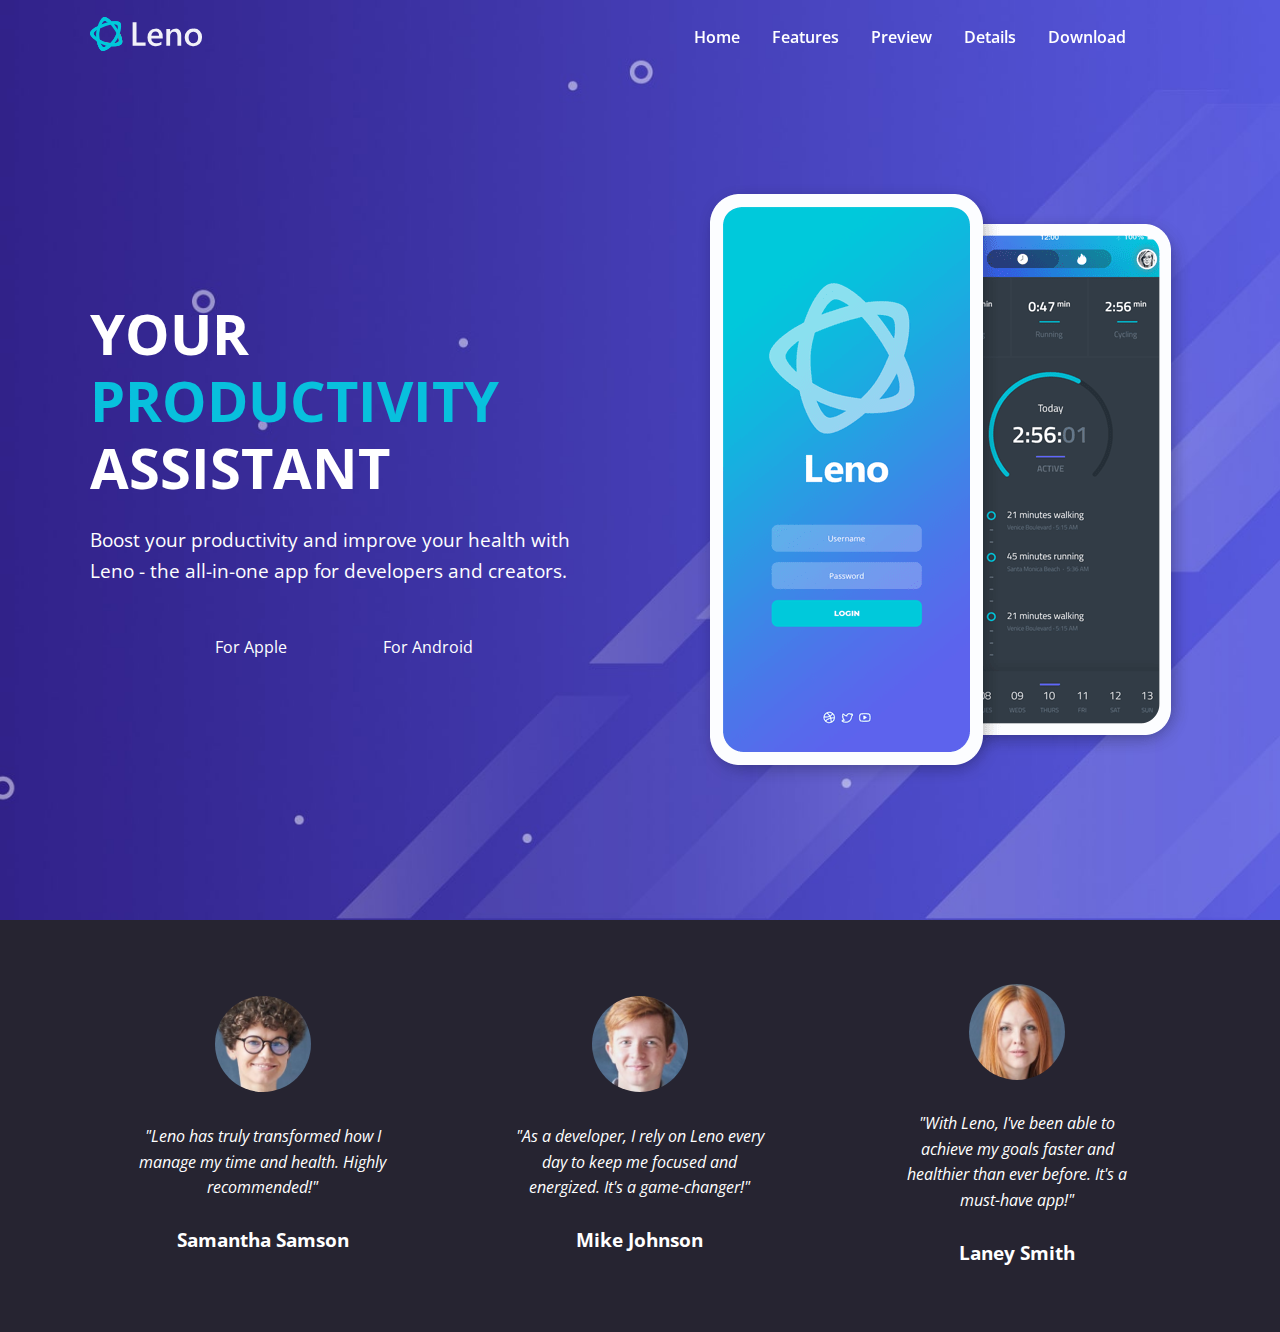
==== index.html @ 3b71f25f "19 - Leno Website Project (BEM Methodology) - Part 1 - Testimonials Section" ====
<!DOCTYPE html>
<html lang="en">
  <head>
    <meta charset="UTF-8" />
    <meta name="viewport" content="width=device-width, initial-scale=1.0" />
    <link rel="preconnect" href="https://fonts.googleapis.com" />
    <link rel="preconnect" href="https://fonts.gstatic.com" crossorigin />
    <link
      href="https://fonts.googleapis.com/css2?family=Open+Sans:ital,wght@0,300..800;1,300..800&display=swap"
      rel="stylesheet"
    />
    <link
      rel="stylesheet"
      href="https://cdnjs.cloudflare.com/ajax/libs/font-awesome/6.5.2/css/all.min.css"
      integrity="sha512-SnH5WK+bZxgPHs44uWIX+LLJAJ9/2PkPKZ5QiAj6Ta86w+fsb2TkcmfRyVX3pBnMFcV7oQPJkl9QevSCWr3W6A=="
      crossorigin="anonymous"
      referrerpolicy="no-referrer"
    />
    <link rel="stylesheet" href="./css/styles.css" />
    <link rel="icon" href="./images/favicon.png" />
    <title>Leno App | Health & Productivity</title>
  </head>
  <body>
    <navbar class="navbar">
      <div class="navbar__container container">
        <div class="navbar__logo">
          <img src="./images/logo.svg" alt="Leno" />
        </div>
        <div class="navbar__menu">
          <ul class="navbar__menu-list">
            <li class="navbar__menu-item">
              <a href="index.html" class="navbar__menu-link">Home</a>
            </li>
            <li class="navbar__menu-item">
              <a href="index.html#features" class="navbar__menu-link"
                >Features</a
              >
            </li>
            <li class="navbar__menu-item">
              <a href="index.html#preview" class="navbar__menu-link">Preview</a>
            </li>
            <li class="navbar__menu-item">
              <a href="index.html#details" class="navbar__menu-link">Details</a>
            </li>
            <li class="navbar__menu-item">
              <a href="index.html#download" class="navbar__menu-link"
                >Download</a
              >
            </li>
            <li class="navbar__menu-item">
              <a href="#" class="navbar__menu-link--primary">
                <i class="fa-brands fa-facebook"></i>
              </a>
            </li>
            <li class="navbar__menu-item">
              <a href="#" class="navbar__menu-link--primary">
                <i class="fa-brands fa-twitter"></i>
              </a>
            </li>
          </ul>
        </div>

        <!-- Mobile Menu & Hamburger Icon -->
        <div class="navbar__mobile-menu">
          <div class="navbar__mobile-menu-toggle">
            <i class="fas fa-bars fa-2x"></i>
          </div>
          <!-- Mobile Menu Items -->
          <div class="navbar__mobile-menu-items">
            <ul class="navbar__mobile-menu-list">
              <li class="navbar__mobile-menu-item">
                <a href="index.html" class="navbar__mobile-menu-link">Home</a>
              </li>
              <li class="navbar__mobile-menu-item">
                <a href="index.html#features" class="navbar__mobile-menu-link"
                  >Features</a
                >
              </li>
              <li class="navbar__mobile-menu-item">
                <a href="index.html#preview" class="navbar__mobile-menu-link"
                  >Preview</a
                >
              </li>
              <li class="navbar__mobile-menu-item">
                <a href="index.html#details" class="navbar__mobile-menu-link"
                  >Details</a
                >
              </li>
              <li class="navbar__mobile-menu-item">
                <a href="index.html#download" class="navbar__mobile-menu-link"
                  >Download</a
                >
              </li>
              <li class="navbar__mobile-menu-item">
                <a href="#" class="navbar__mobile-menu-link--primary">
                  <i class="fa-brands fa-facebook"></i>
                </a>
              </li>
              <li class="navbar__mobile-menu-item">
                <a href="#" class="navbar__mobile-menu-link--primary">
                  <i class="fa-brands fa-twitter"></i>
                </a>
              </li>
            </ul>
          </div>
        </div>
      </div>
    </navbar>

    <!-- Hero -->
    <header class="hero">
      <div class="hero__container container">
        <div class="hero__content">
          <h1 class="hero__title">
            Your
            <span class="hero__title--primary">productivity</span> assistant
          </h1>
          <p class="hero__description">
            Boost your productivity and improve your health with Leno - the
            all-in-one app for developers and creators.
          </p>
          <div class="hero__buttons">
            <a href="#download" class="hero__button btn">
              <i class="fa-brands fa-apple"></i> For Apple
            </a>
            <a href="#download" class="hero__button btn">
              <i class="fa-brands fa-android"></i> For Android
            </a>
          </div>
        </div>
        <div class="hero__image">
          <img src="./images/header-smartphones.png" alt="Leno App" />
        </div>
      </div>
    </header>

    <!-- Testimonials -->
    <section class="testimonials" id="testimonials">
      <div class="testimonials__container container">
        <div class="testimonials__card">
          <div class="testimonials__image">
            <img src="./images/testimonial-1.jpg" alt="Testimonial 1" />
          </div>
          <div class="testimonials__card--content">
            <p class="testimonials__card-text">
              "Leno has truly transformed how I manage my time and health.
              Highly recommended!"
            </p>
            <h3 class="testimonials__card-title">Samantha Samson</h3>
          </div>
        </div>

        <div class="testimonials__card">
          <div class="testimonials__image">
            <img src="./images/testimonial-2.jpg" alt="Testimonial 2" />
          </div>
          <div class="testimonials__card--content">
            <p class="testimonials__card-text">
              "As a developer, I rely on Leno every day to keep me focused and
              energized. It's a game-changer!"
            </p>
            <h3 class="testimonials__card-title">Mike Johnson</h3>
          </div>
        </div>

        <div class="testimonials__card">
          <div class="testimonials__image">
            <img src="./images/testimonial-3.jpg" alt="Testimonial 3" />
          </div>
          <div class="testimonials__card--content">
            <p class="testimonials__card-text">
              "With Leno, I've been able to achieve my goals faster and
              healthier than ever before. It's a must-have app!"
            </p>
            <h3 class="testimonials__card-title">Laney Smith</h3>
          </div>
        </div>
      </div>
    </section>


    <script src="./js/script.js"></script>
  </body>
</html>
---- css/styles.css ----
*,
*:before,
*:after {
    margin: 0;
    padding: 0;
    box-sizing: border-box;
}

:root {
    --primary-color: #08c0dd;
    --secondary-color: #262431;
    --tertiary-color: #2f2c3d;
}

html,
body {
    font-family: "Open Sans", sans-serif;
    background: var(--secondary-color);
    color: #fff;
    line-height: 1.6;
    scroll-behavior: smooth;
}

a {
    color: #fff;
    text-decoration: none;
}

ul {
    list-style: none;
}

img {
    max-width: 100%;
}

.container {
    /* Utility class (not part of the BEM structur (to don't repeat too much)) */
    max-width: 1100px;
    margin: 0 auto;
}

/* Navbar */
.navbar {
    padding: 1rem 2rem;
    position: fixed;
    top: 0;
    right: 0;
    left: 0;
    z-index: 1000;
    background-color: transparent;
    transition: background-color 0.3s ease-in-out;
}

.navbar.navbar--scroll {
    background-color: rgba(38, 36, 49, 0.8);
    backdrop-filter: blur(10px);
}

.navbar__container {
    display: flex;
    justify-content: space-between;
    align-items: center;
}

.navbar__logo img {
    width: 112px;
    height: 36px;
}

.navbar__menu-list {
    display: flex;
    align-items: center;
    gap: 2rem;
    font-weight: 600;
}

.navbar__menu-link:hover,
.navbar__mobile-menu-link:hover {
    color: var(--primary-color);
}

.navbar__menu-link--primary,
.navbar__mobile-menu-link--primary {
    color: var(--primary-color);
}

.navbar__menu-link--primary:hover,
.navbar__mobile-menu-link--primary:hover {
    color: #fff;
}

/* Mobile Menu */
.navbar__mobile-menu {
    display: none;
    cursor: pointer;
}

.navbar__mobile-menu-items {
    position: absolute;
    top: 100%;
    left: 0;
    width: 100%;
    background: var(--secondary-color);
    opacity: 0.95;
    padding: 3rem 2rem;
    text-align: center;
    box-shadow: 0 2px 5px rgba(255, 255, 255, 0.1);
    border-top: 1px solid rgba(255, 255, 255, 0.1);
    transition: transform 0.3s ease-in-out;
}

.navbar__mobile-menu-list {
    display: flex;
    flex-direction: column;
    gap: 2rem;
    font-size: 1.2rem;
}

.navbar__mobile-menu-items {
    transform: translateX(100%);
}

.navbar__mobile-menu-items.active {
    /* no space between .navbar__mobile-menu-items and .active coz it's part of the same element */
    transform: translateX(0);
}

/* Hero */
.hero {
    background: #000 url("../images/header-background.jpg") center center/cover
        no-repeat;
    padding: 11.5rem 2rem 8rem;
}

.hero__container {
    display: flex;
    justify-content: space-between;
    align-items: center;
    gap: 2rem;
}

.hero__content {
    max-width: 500px;
}

.hero__title {
    font-size: 3.5rem;
    text-transform: uppercase;
    font-weight: 700;
    line-height: 1.2;
}

.hero__title--primary {
    color: var(--primary-color);
}

.hero__description {
    margin-top: 1.5rem;
    font-size: 1.2rem;
    line-height: 1.6;
}

.hero__image img {
    max-width: 500px;
}

.hero__buttons {
    display: flex;
    align-items: center;
    justify-content: center;
    gap: 1.5rem;
    margin-top: 2rem;
}

.hero__button {
    padding: 1rem 2rem;
}

.hero__button i {
    margin-right: 0.5rem;
}

/* Testimonials */
.testimonials {
    padding: 4rem 2rem;
    text-align: center;
}

.testimonials__container {
    display: grid;
    grid-template-columns: repeat(3, 1fr);
    gap: 2rem;
    align-items: center;
    justify-content: center;
}

.testimonials__card {
    padding: 0 3rem;
}

.testimonials__image img {
    width: 96px;
    height: 96px;
    border-radius: 50%;
    margin-right: auto;
    margin-left: auto;
    margin-bottom: 1.5rem;
}

.testimonials__card-text {
    font-style: italic;
    margin-bottom: 1.5rem;
}

/* Media Queries */
@media (max-width: 992px) {
    /* Hero */
    .hero {
        padding: 10rem;
        text-align: center;
    }

    .hero__container {
        flex-direction: column;
    }

    .hero__title {
        font-size: 2.3rem;
    }

    .hero__buttons {
        flex-direction: column;
        gap: 1rem;
    }

    .hero__button {
        width: 100%;
    }

    .hero__image img {
        max-width: 350px;
    }

    /* Testimonials */
    .testimonials__container {
        grid-template-columns: repeat(2, 1fr);
    }

    .testimonials__card {
        padding: 0 1.5rem;
    }

    .testimonials__card:nth-child(3) {
        display: none;
    }
}

@media (max-width: 768px) {
    /* Navbar */
    .navbar__menu {
        display: none;
    }

    .navbar__mobile-menu {
        display: block;
    }

    /* Testimonials */
    .testimonials__container {
        grid-template-columns: 1fr;
    }

    .testimonials__card:nth-child(2) {
        display: none;
    }
}
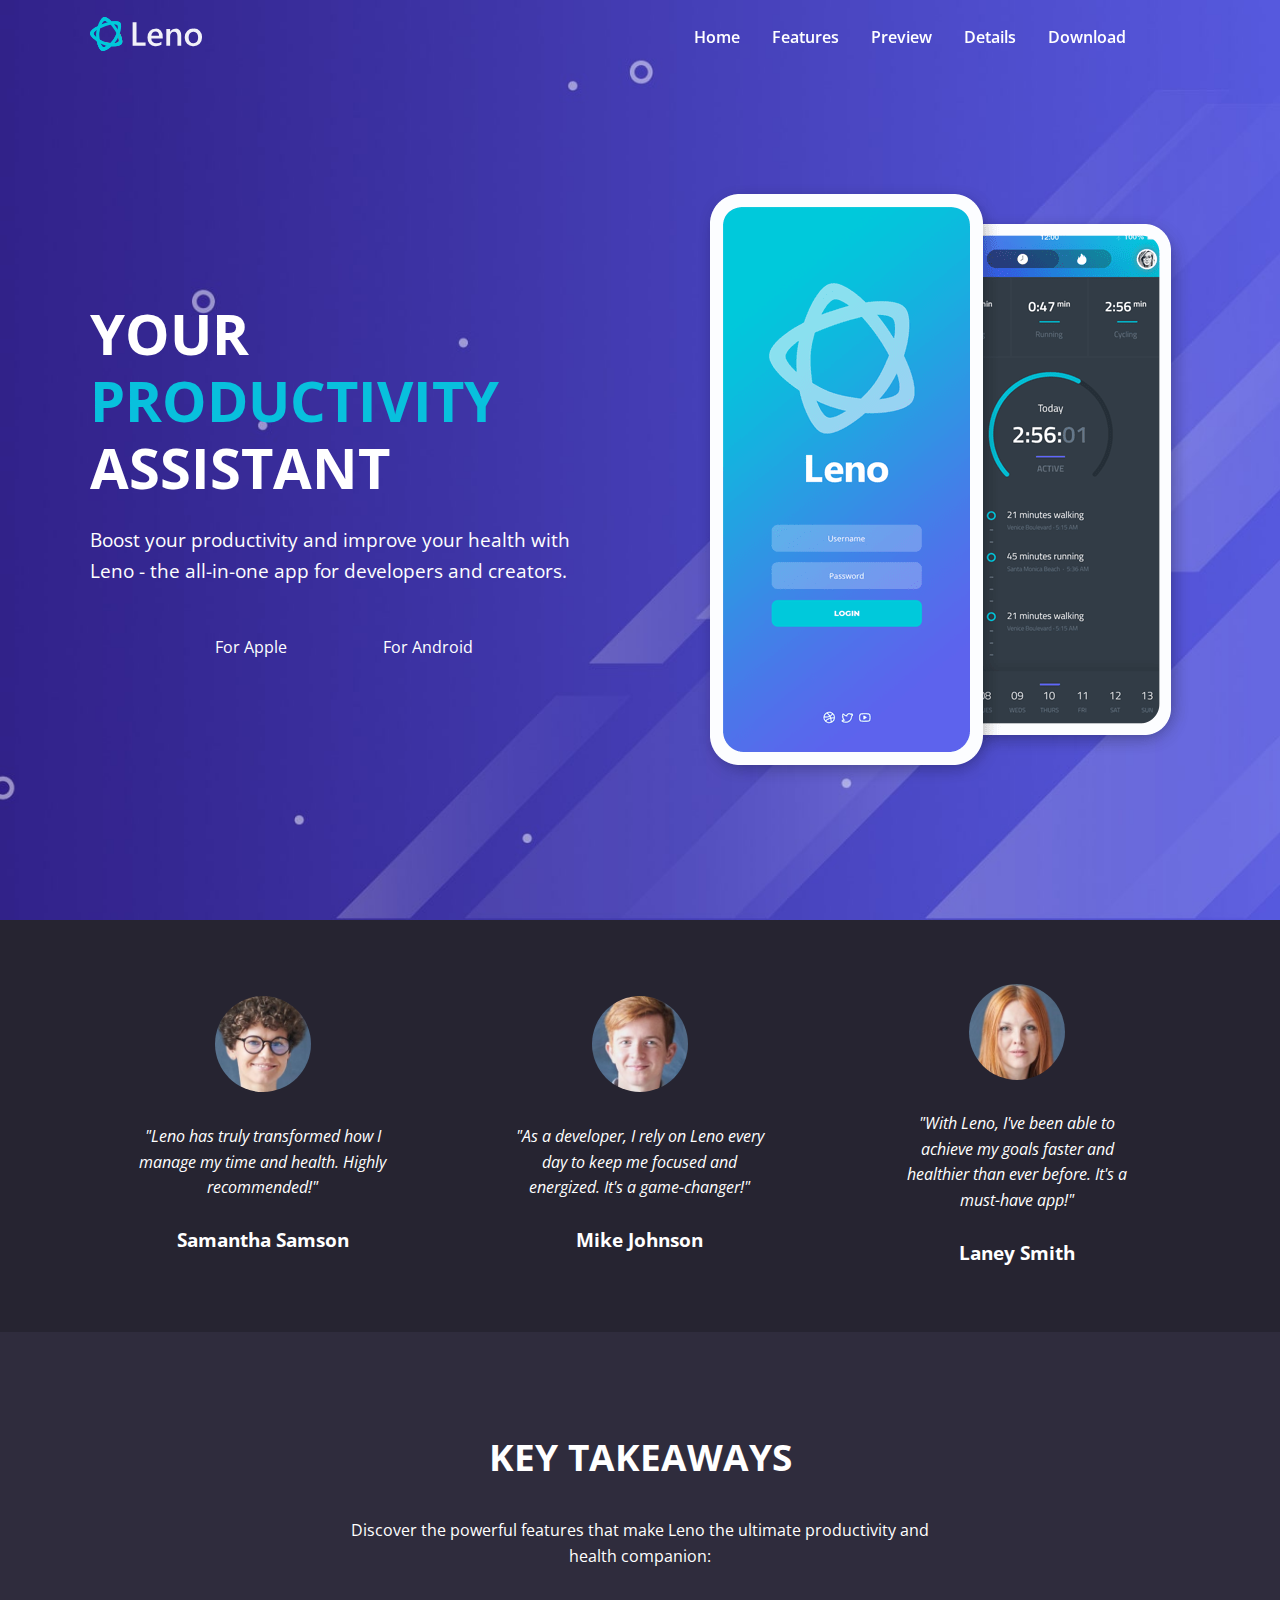
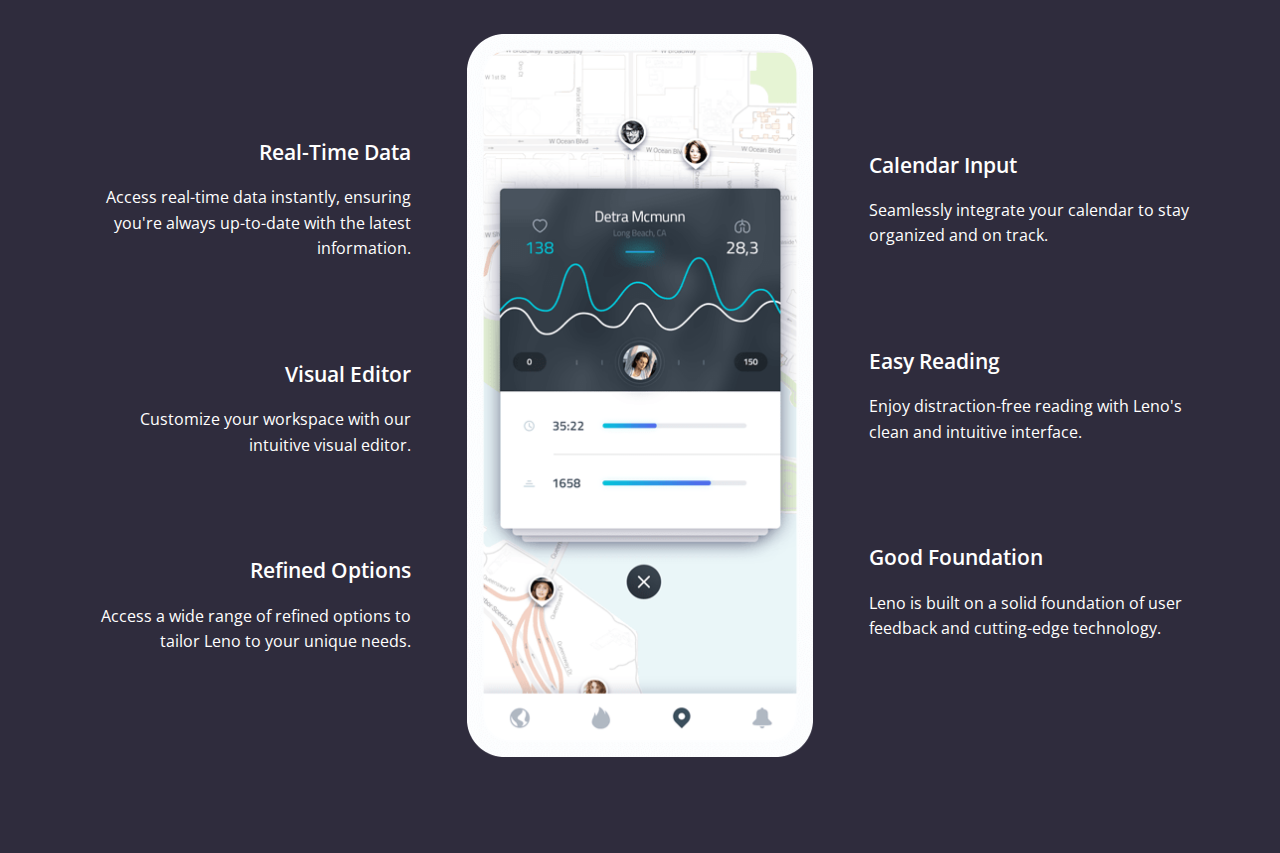
==== commit a1005818: "19 - Leno Website Project (BEM Methodology) - Part 1 - Features Section & Grid" ====
--- a/index.html
+++ b/index.html
@@ -178,6 +178,114 @@
       </div>
     </section>
 
+    <!-- Features -->
+    <section class="features" id="features">
+      <div class="features__container container">
+        <div class="features__content">
+          <h2 class="features__title">Key Takeaways</h2>
+          <p class="features__description">
+            Discover the powerful features that make Leno the ultimate
+            productivity and health companion:
+          </p>
+          <div class="features__grid">
+            <!-- Grid Column 1 -->
+            <div class="features__grid-column features__grid-column-left">
+              <!-- Grid Item 1 -->
+              <div class="features__grid-item">
+                <div class="features__grid-item-text">
+                  <h4 class="features__grid-item-text-title">Real-Time Data</h4>
+                  <p class="features__grid-item-text-description">
+                    Access real-time data instantly, ensuring you're always
+                    up-to-date with the latest information.
+                  </p>
+                </div>
+                <div class="features__grid-item-icon">
+                  <i class="fas fa-rocket fa-4x"></i>
+                </div>
+              </div>
+              <!-- Grid Item 2 -->
+              <div class="features__grid-item">
+                <div class="features__grid-item-text">
+                  <h4 class="features__grid-item-text-title">Visual Editor</h4>
+                  <p class="features__grid-item-text-description">
+                    Customize your workspace with our intuitive visual editor.
+                  </p>
+                </div>
+                <div class="features__grid-item-icon">
+                  <i class="fas fa-code fa-4x"></i>
+                </div>
+              </div>
+              <!-- Grid Item 3 -->
+              <div class="features__grid-item">
+                <div class="features__grid-item-text">
+                  <h4 class="features__grid-item-text-title">
+                    Refined Options
+                  </h4>
+                  <p class="features__grid-item-text-description">
+                    Access a wide range of refined options to tailor Leno to
+                    your unique needs.
+                  </p>
+                </div>
+                <div class="features__grid-item-icon">
+                  <i class="fas fa-gem fa-4x"></i>
+                </div>
+              </div>
+            </div>
+
+            <!-- Grid Column 2 -->
+            <div class="features__grid-column features__grid-column-center">
+              <img src="./images/features-smartphone-1.png" alt="" />
+            </div>
+
+            <!-- Grid Column 3 -->
+            <div class="features__grid-column features__grid-column-right">
+              <!-- Grid Item 1 -->
+              <div class="features__grid-item">
+                <div class="features__grid-item-text">
+                  <h4 class="features__grid-item-text-title">Calendar Input</h4>
+                  <p class="features__grid-item-text-description">
+                    Seamlessly integrate your calendar to stay organized and on
+                    track.
+                  </p>
+                </div>
+                <div class="features__grid-item-icon">
+                  <i class="fas fa-calendar fa-4x"></i>
+                </div>
+              </div>
+              <!-- Grid Item 2 -->
+              <div class="features__grid-item">
+                <div class="features__grid-item-text">
+                  <h4 class="features__grid-item-text-title">Easy Reading</h4>
+                  <p class="features__grid-item-text-description">
+                    Enjoy distraction-free reading with Leno's clean and
+                    intuitive interface.
+                  </p>
+                </div>
+                <div class="features__grid-item-icon">
+                  <i class="fas fa-book fa-4x"></i>
+                </div>
+              </div>
+              <!-- Grid Item 3 -->
+              <div class="features__grid-item">
+                <div class="features__grid-item-text">
+                  <h4 class="features__grid-item-text-title">
+                    Good Foundation
+                  </h4>
+                  <p class="features__grid-item-text-description">
+                    Leno is built on a solid foundation of user feedback and
+                    cutting-edge technology.
+                  </p>
+                </div>
+                <div class="features__grid-item-icon">
+                  <i class="fas fa-cube fa-4x"></i>
+                </div>
+              </div>
+            </div>
+          </div>
+        </div>
+      </div>
+    </section>
+
 
     <script src="./js/script.js"></script>
   </body>
--- a/css/styles.css
+++ b/css/styles.css
@@ -213,6 +213,68 @@
     margin-bottom: 1.5rem;
 }
 
+/* Features */
+.features {
+    background-color: var(--tertiary-color);
+    padding: 6rem 2rem;
+}
+
+.features__container {
+    text-align: center;
+}
+
+.features__title {
+    font-size: 2.3rem;
+    margin-bottom: 2rem;
+    text-transform: uppercase;
+}
+
+.features__description {
+    max-width: 600px;
+    margin: 1rem auto 4rem;
+}
+
+.features__grid {
+    display: grid;
+    grid-template-columns: repeat(3, 1fr);
+    gap: 2rem;
+}
+
+.features__grid-column {
+    display: flex;
+    flex-direction: column;
+    align-items: center;
+    justify-content: center;
+    gap: 6rem;
+}
+
+.features__grid-item {
+    display: flex;
+    align-items: start;
+    justify-content: start;
+    text-align: right;
+    gap: 1.5rem;
+}
+
+.features__grid-item-text-title {
+    font-size: 1.3rem;
+    font-weight: 600;
+    margin-bottom: 1rem;
+}
+
+.features__grid-item-icon {
+    margin-top: 2rem;
+}
+
+.features__grid-item-icon i {
+    color: var(--primary-color);
+}
+
+.features__grid-column-right .features__grid-item {
+    flex-direction: row-reverse;
+    text-align: left;
+}
+
 /* Media Queries */
 @media (max-width: 992px) {
     /* Hero */
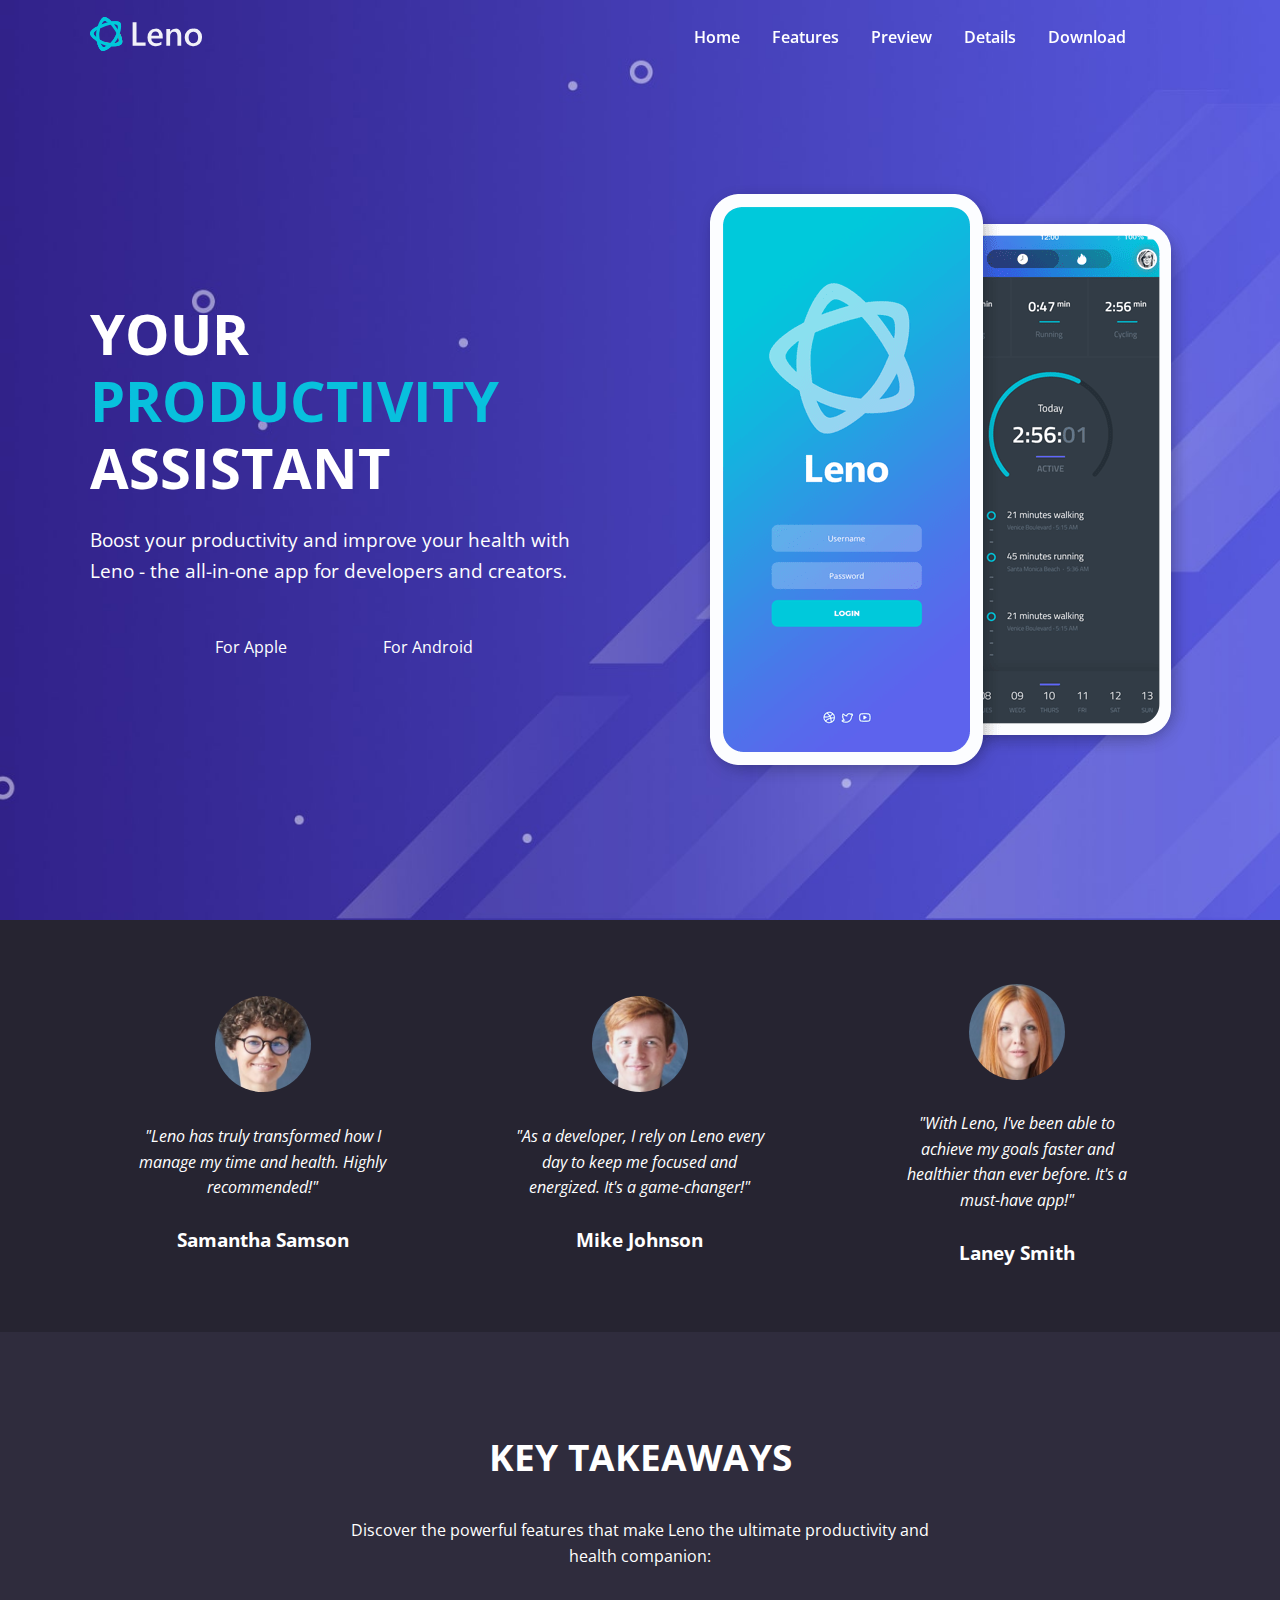
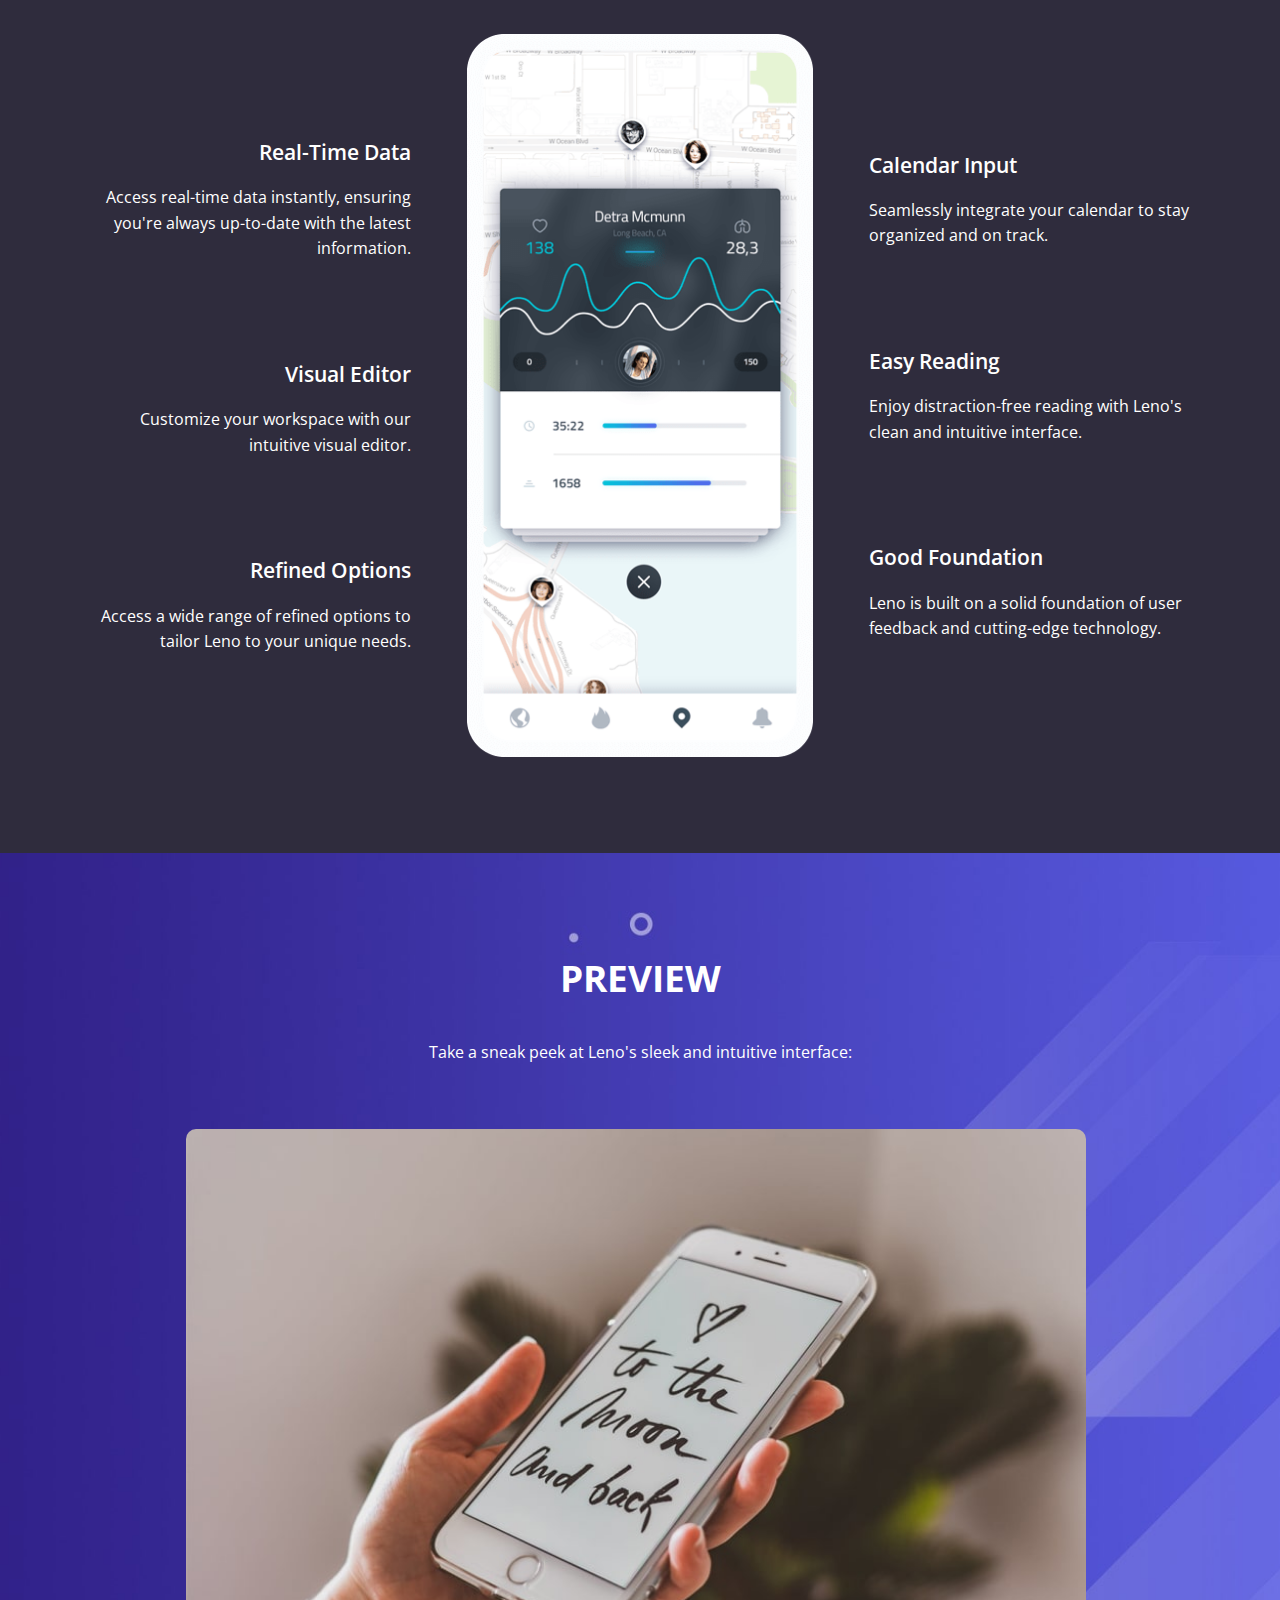
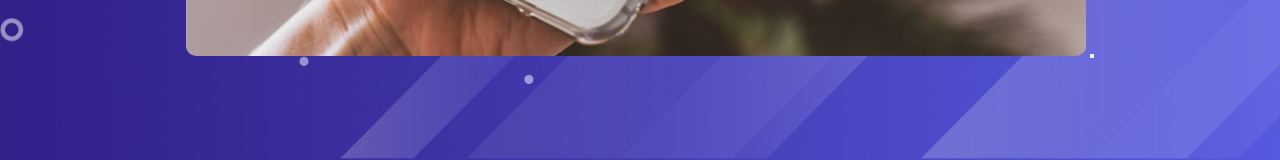
==== commit 51298299: "20 - Leno Website Project (BEM Methodology) - Part 2 - Preview Section" ====
--- a/index.html
+++ b/index.html
@@ -286,6 +286,28 @@
       </div>
     </section>
 
+    <!-- Preview -->
+    <section class="preview" id="preview">
+      <div class="preview__container container">
+        <div class="preview__content">
+          <h2 class="preview__title">Preview</h2>
+          <p class="preview__description">
+            Take a sneak peek at Leno's sleek and intuitive interface:
+          </p>
+          <div class="preview__image-container">
+            <div class="preview__video-wrapper">
+              <img src="./images/video-frame.jpg" alt="preview" />
+              <button class="preview__video-button">
+                <span class="preview__video-play-button">
+                  <span></span>
+                </span>
+              </button>
+            </div>
+          </div>
+        </div>
+      </div>
+    </section>
+
 
     <script src="./js/script.js"></script>
   </body>
--- a/css/styles.css
+++ b/css/styles.css
@@ -275,6 +275,38 @@
     text-align: left;
 }
 
+/* Preview */
+.preview {
+    background: url("../images/video-background.jpg") center center/cover
+        no-repeat;
+}
+
+.preview__container {
+    padding: 6rem 2rem;
+    text-align: center;
+}
+
+.preview__title {
+    font-size: 2.3rem;
+    margin-bottom: 2rem;
+    text-transform: uppercase;
+}
+
+.preview__description {
+    max-width: 600px;
+    margin: 1rem auto 4rem;
+}
+
+.preview__video-wrapper {
+    position: relative;
+}
+
+.preview__video-wrapper img {
+    width: 100%;
+    max-width: 900px;
+    border-radius: 10px;
+}
+
 /* Media Queries */
 @media (max-width: 992px) {
     /* Hero */
@@ -316,6 +348,37 @@
     .testimonials__card:nth-child(3) {
         display: none;
     }
+
+    /* Features */
+    .features__grid {
+        grid-template-columns: 1fr;
+    }
+
+    .features__grid-column-left,
+    .features__grid-column-right {
+        order: 2;
+        margin-bottom: 2rem;
+    }
+
+    .features__grid-column-center {
+        order: 1;
+        margin-bottom: 3rem;
+    }
+
+    .features__grid-item,
+    .features__grid-column-right .features__grid-item {
+        text-align: center;
+        flex-direction: column-reverse;
+        max-width: 400px;
+    }
+
+    .features__grid-item-icon {
+        margin: 0 auto;
+    }
+
+    .features__grid-column-center img {
+        max-width: 300px;
+    }
 }
 
 @media (max-width: 768px) {
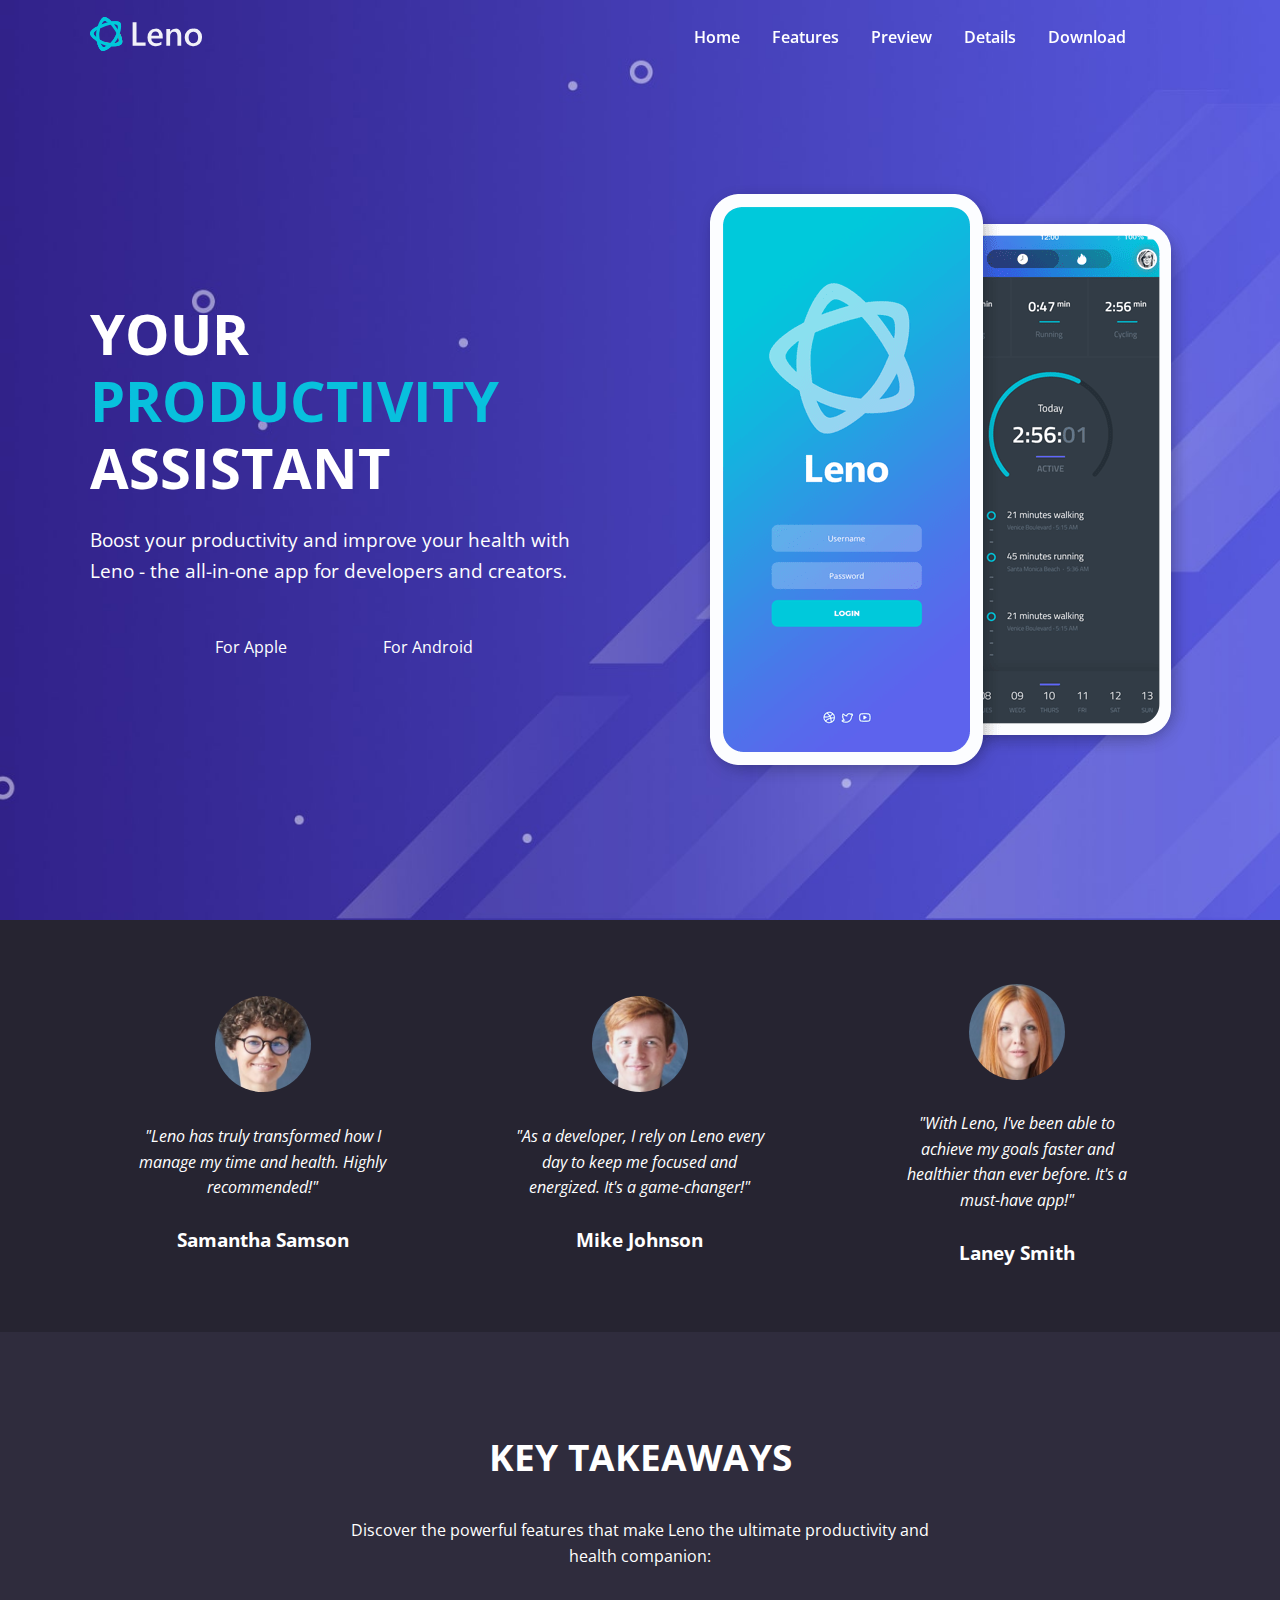
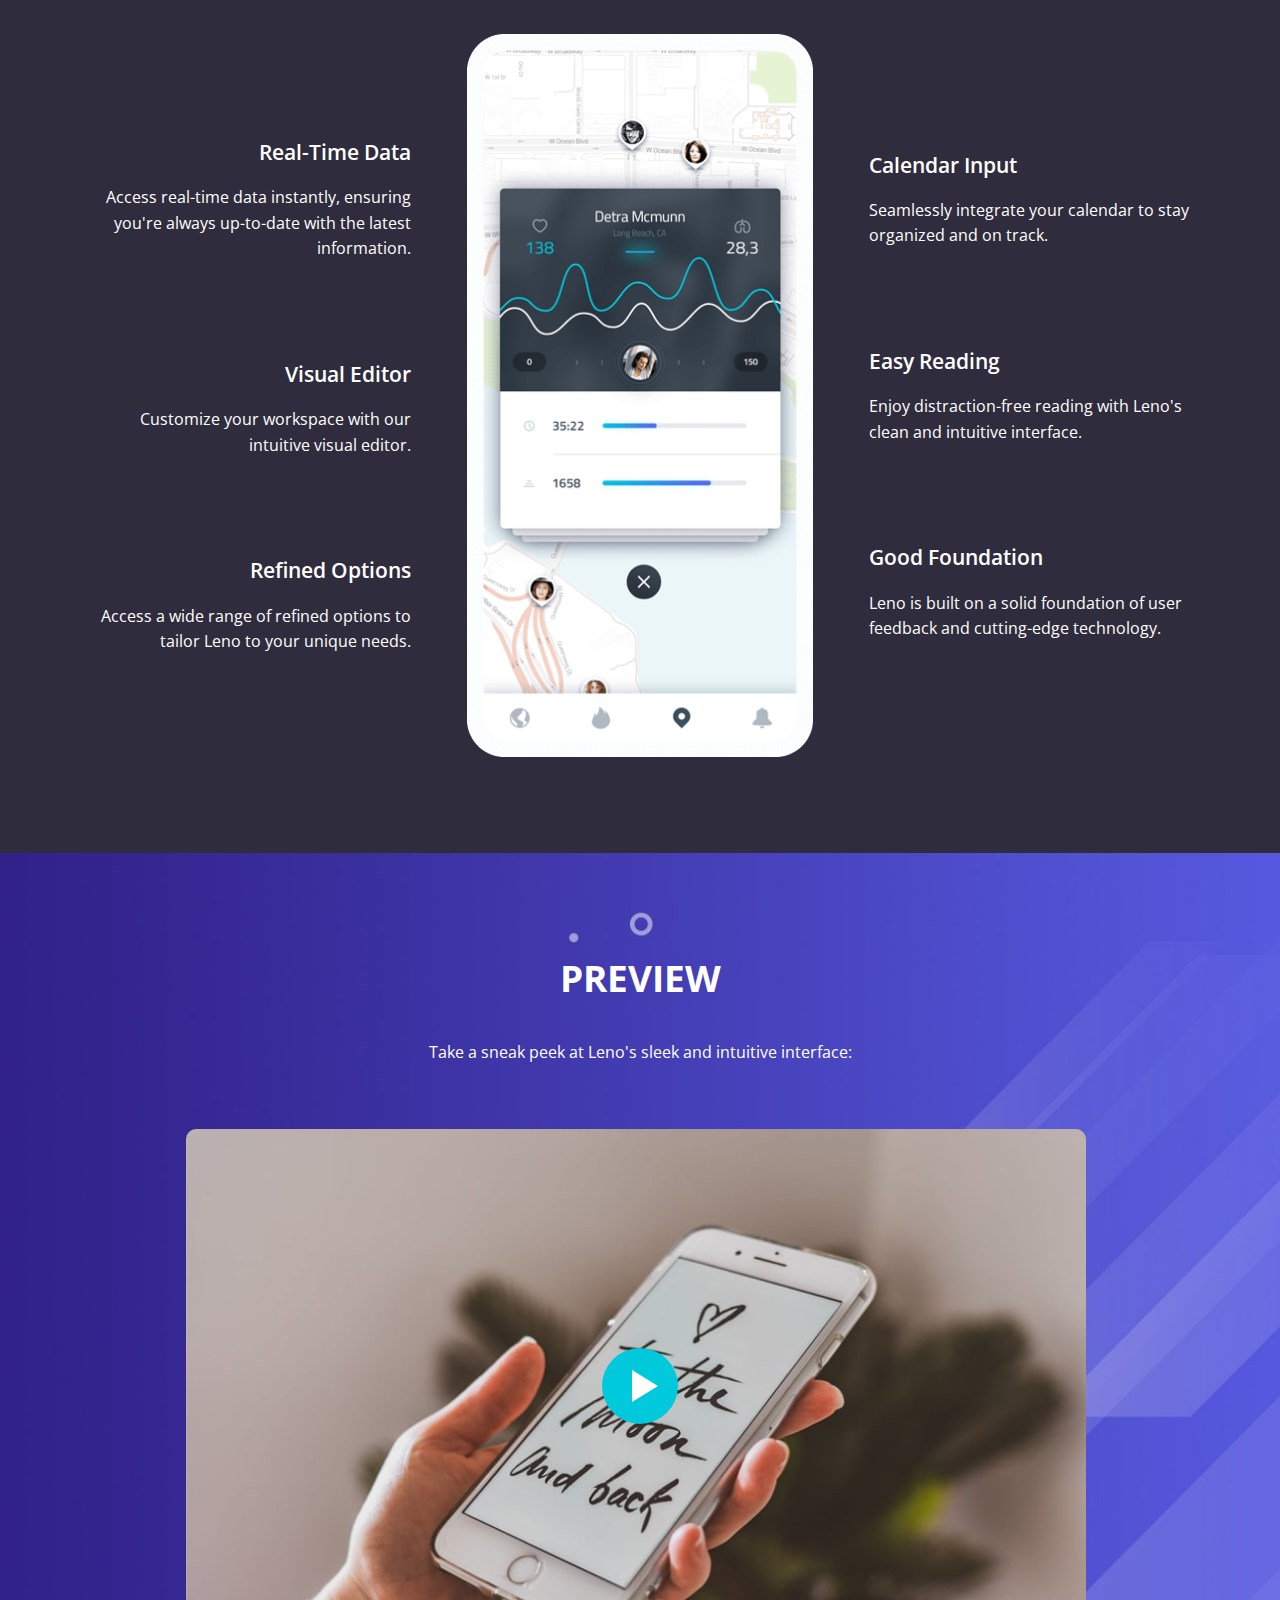
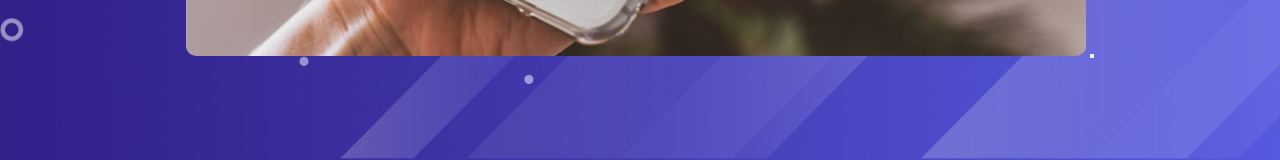
==== commit 323508b4: "20 - Leno Website Project (BEM Methodology) - Part 2 - Video Modal" ====
--- a/index.html
+++ b/index.html
@@ -286,6 +286,22 @@
       </div>
     </section>
 
+    <!-- Modal -->
+    <div class="modal" id="videoModal">
+      <div class="modal__content">
+        <span class="modal__close-button">&times;</span>
+        <iframe
+          src=""
+          frameborder="0"
+          id="videoPlayer"
+          width="560"
+          height="315"
+          frameborder="0"
+          allowfullscreen
+        ></iframe>
+      </div>
+    </div>
+
     <!-- Preview -->
     <section class="preview" id="preview">
       <div class="preview__container container">
--- a/css/styles.css
+++ b/css/styles.css
@@ -307,6 +307,111 @@
     border-radius: 10px;
 }
 
+/* Play Button Container */
+.preview__video-play-button {
+    position: absolute;
+    top: 48%;
+    left: 50%;
+    transform: translateX(-50%) translateY(-50%);
+    z-index: 10;
+    display: block;
+    box-sizing: content-box;
+    width: 2rem;
+    height: 2.75rem;
+    border-radius: 50%;
+    cursor: pointer;
+    padding: 1.25rem 1.25rem 1.25rem 1.75rem;
+}
+
+/* Play Button Circle */
+.preview__video-play-button::after {
+    content: "";
+    position: absolute;
+    top: 50%;
+    left: 50%;
+    transform: translateX(-50%) translateY(-50%);
+    z-index: 1;
+    background: #00c9db;
+    height: 4.375rem;
+    width: 4.375rem;
+    border-radius: 50%;
+    display: block;
+    transition: all 200ms;
+}
+
+/* Play Button Triangle */
+.preview__video-play-button span {
+    position: relative;
+    display: block;
+    z-index: 3;
+    top: 0.375rem;
+    left: 0.25rem;
+    width: 0;
+    height: 0;
+    border-left: 1.625rem solid #fff;
+    border-top: 1rem solid transparent;
+    border-bottom: 1rem solid transparent;
+}
+
+/* Play Button Animation */
+.preview__video-play-button::before {
+    content: "";
+    position: absolute;
+    top: 50%;
+    left: 50%;
+    transform: translateX(-50%) translateY(-50%);
+    z-index: 0;
+    display: block;
+    width: 4.75rem;
+    height: 4.75rem;
+    background: #00c9db;
+    border-radius: 50%;
+    animation: pulse-border 1500ms ease-out infinite;
+}
+
+@keyframes pulse-border {
+    0% {
+        transform: translateX(-50%) translateY(-50%) scale(1);
+        opacity: 1;
+    }
+
+    100% {
+        transform: translateX(-50%) translateY(-50%) scale(1.5);
+        opacity: 0;
+    }
+}
+
+/* Modal */
+.modal {
+    display: none;
+    position: fixed;
+    z-index: 999;
+    left: 0;
+    top: 0;
+    width: 100%;
+    height: 100%;
+    overflow: auto;
+    background-color: rgba(0, 0, 0, 0.5); /* Overlay */
+}
+
+.modal__content {
+    background-color: rgba(0, 0, 0, 0.5);
+    margin: 10% auto;
+    padding: 20px;
+    border: 1px solid #888;
+    border-radius: 10px;
+    max-width: 600px;
+    position: relative;
+}
+
+.modal__close-button {
+    position: absolute;
+    top: 10px;
+    right: 20px;
+    font-size: 40px;
+    cursor: pointer;
+}
+
 /* Media Queries */
 @media (max-width: 992px) {
     /* Hero */
@@ -399,4 +504,17 @@
     .testimonials__card:nth-child(2) {
         display: none;
     }
-}
+
+    /* Video Modal */
+    .modal__content {
+        /* This is the box */
+        margin: 40% auto;
+        padding: 10px;
+        width: 90%;
+    }
+
+    .modal__content iframe {
+        /* This is the video */
+        width: 100%;
+    }
+}
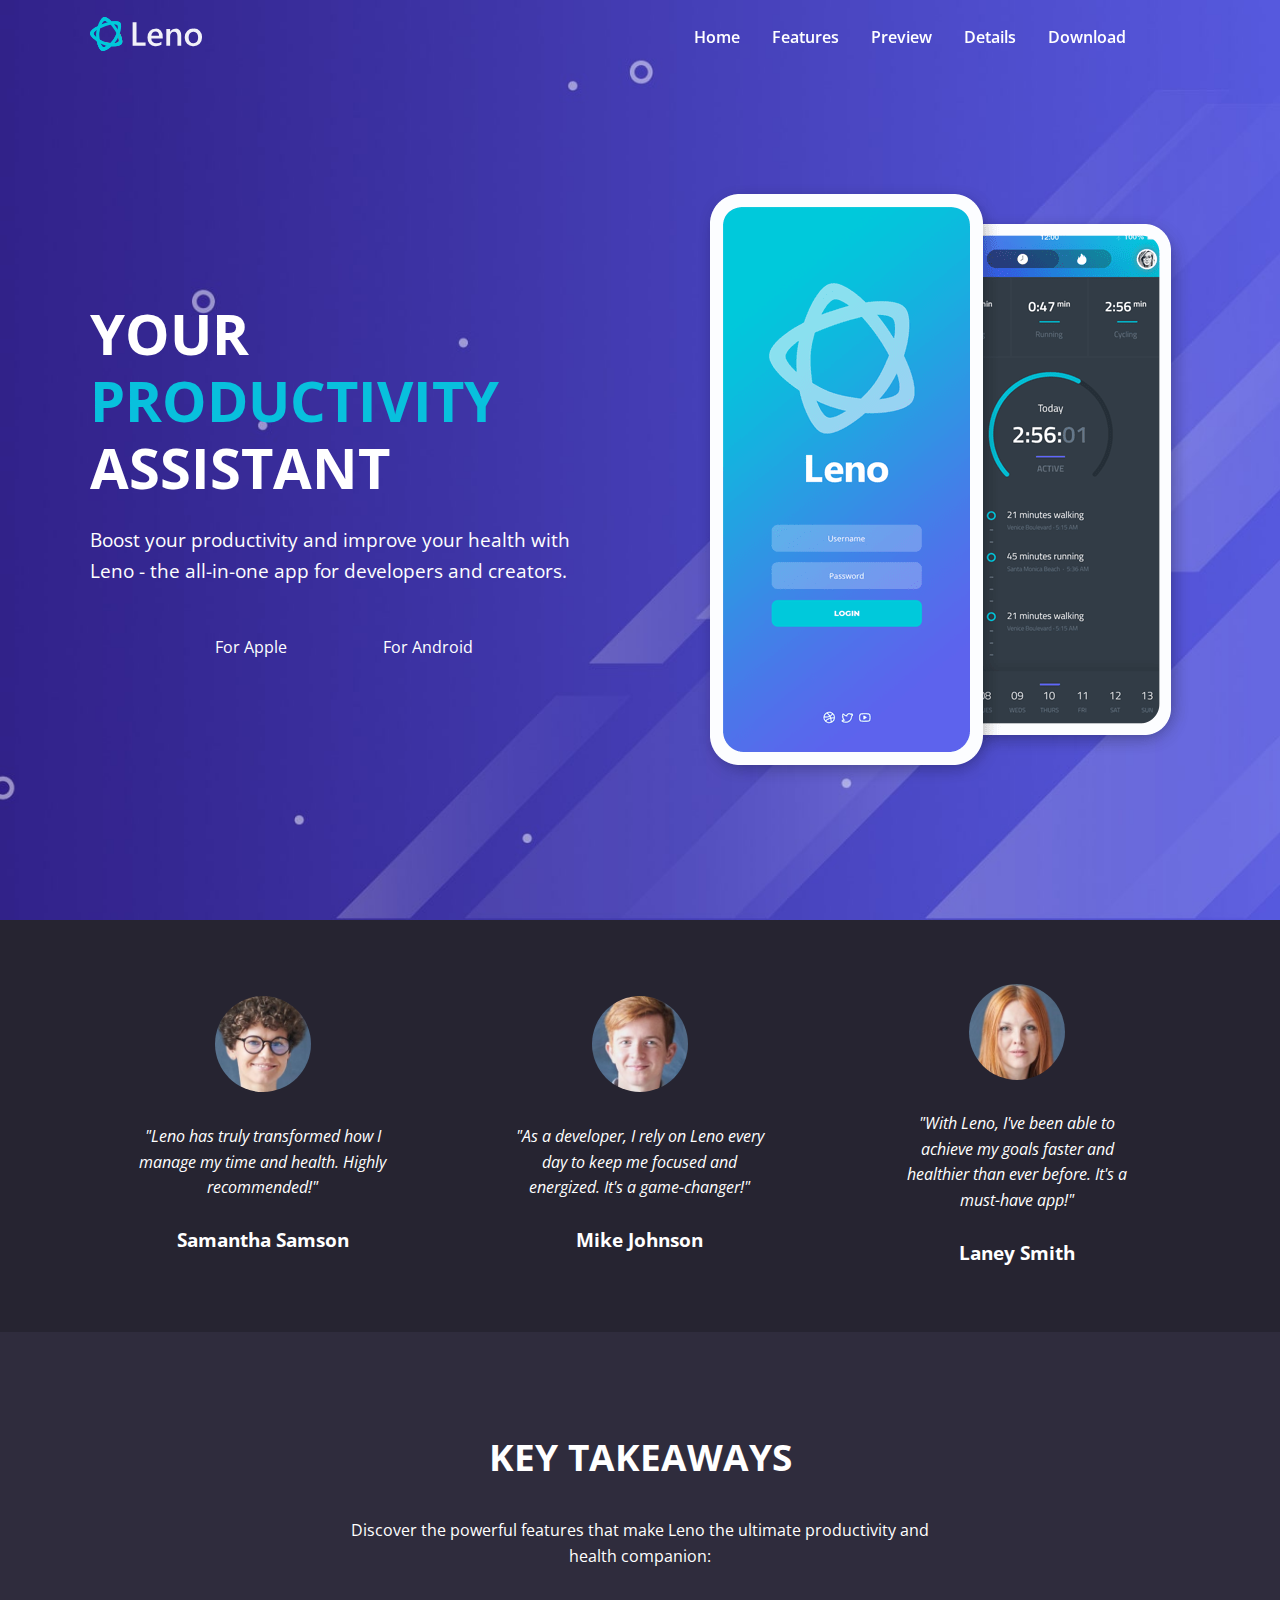
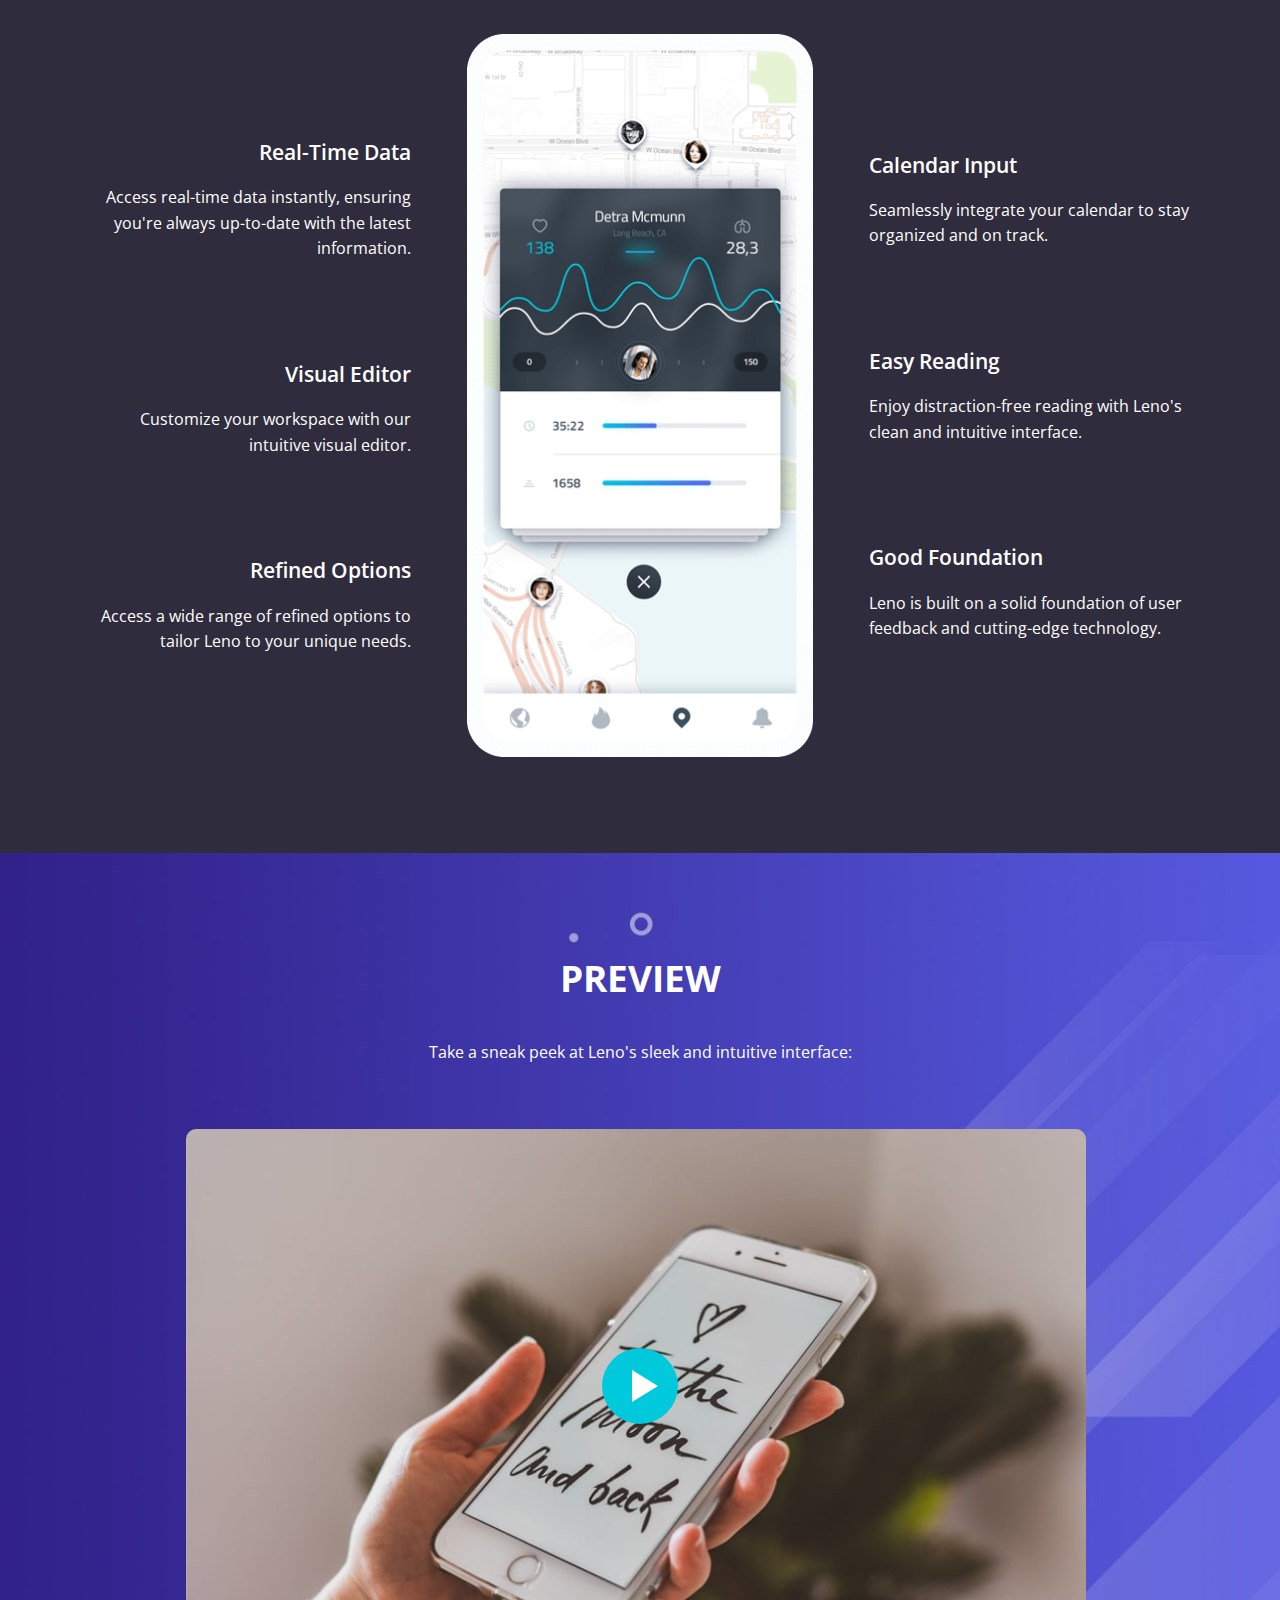
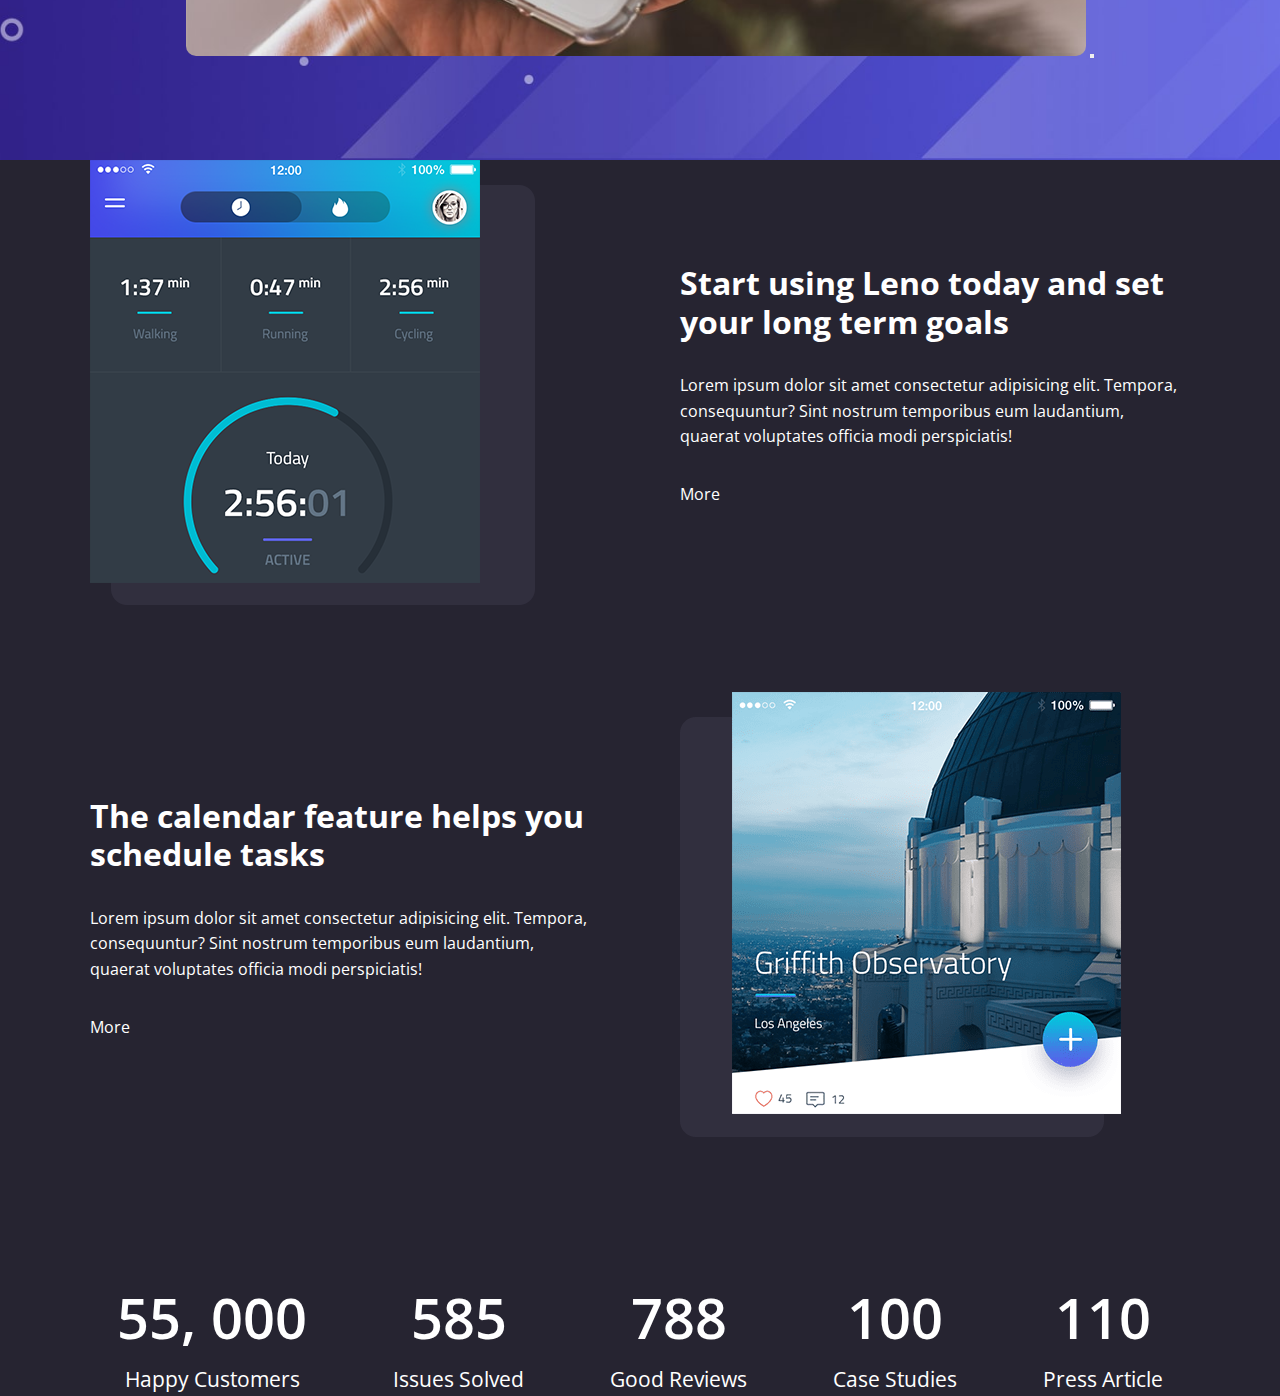
==== commit 79421c79: "20 - Leno Website Project (BEM Methodology) - Part 2 - Details Area & Icons" ====
--- a/index.html
+++ b/index.html
@@ -324,6 +324,75 @@
       </div>
     </section>
 
+    <!-- Details -->
+    <section class="details" id="details">
+      <div class="details__container container">
+        <div class="details__grid">
+          <!-- Grid Item 1 -->
+          <div class="details__grid-image">
+            <img src="./images/details-1.png" alt="Leno App" />
+          </div>
+          <!-- Grid Item 2 -->
+          <div class="details__grid-content">
+            <h3 class="details__grid-heading">
+              Start using Leno today and set your long term goals
+            </h3>
+            <p class="details__grid-description">
+              Lorem ipsum dolor sit amet consectetur adipisicing elit. Tempora,
+              consequuntur? Sint nostrum temporibus eum laudantium, quaerat
+              voluptates officia modi perspiciatis!
+            </p>
+            <a href="details.html" class="details__grid-button btn">More</a>
+          </div>
+          <!-- Grid Item 3 -->
+          <div class="details__grid-content">
+            <h3 class="details__grid-heading">
+              The calendar feature helps you schedule tasks
+            </h3>
+            <p class="details__grid-description">
+              Lorem ipsum dolor sit amet consectetur adipisicing elit. Tempora,
+              consequuntur? Sint nostrum temporibus eum laudantium, quaerat
+              voluptates officia modi perspiciatis!
+            </p>
+            <a href="details.html" class="details__grid-button btn">More</a>
+          </div>
+          <!-- Grid Item 4 -->
+          <div class="details__grid-image">
+            <img src="./images/details-2.png" alt="Leno App" />
+          </div>
+        </div>
+
+        <!-- Icons -->
+        <div class="details__icons">
+          <div class="details__icons-item">
+            <i class="fas fa-users fa-4x"></i>
+            <div class="details__icons-amount">55, 000</div>
+            <h4 class="details__icons-title">Happy Customers</h4>
+          </div>
+          <div class="details__icons-item">
+            <i class="fas fa-code fa-4x"></i>
+            <div class="details__icons-amount">585</div>
+            <h4 class="details__icons-title">Issues Solved</h4>
+          </div>
+          <div class="details__icons-item">
+            <i class="fas fa-comments fa-4x"></i>
+            <div class="details__icons-amount">788</div>
+            <h4 class="details__icons-title">Good Reviews</h4>
+          </div>
+          <div class="details__icons-item">
+            <i class="fas fa-rocket fa-4x"></i>
+            <div class="details__icons-amount">100</div>
+            <h4 class="details__icons-title">Case Studies</h4>
+          </div>
+          <div class="details__icons-item">
+            <i class="fas fa-edit fa-4x"></i>
+            <div class="details__icons-amount">110</div>
+            <h4 class="details__icons-title">Press Article</h4>
+          </div>
+        </div>
+      </div>
+    </section>
+
 
     <script src="./js/script.js"></script>
   </body>
--- a/css/styles.css
+++ b/css/styles.css
@@ -412,6 +412,59 @@
     cursor: pointer;
 }
 
+* Details */ .details {
+    padding: 9rem 2rem;
+}
+
+.details__grid {
+    display: grid;
+    grid-template-columns: repeat(2, 1fr);
+    gap: 5rem;
+    align-items: center;
+    justify-content: center;
+}
+
+.details__grid-content {
+    max-width: 500px;
+    width: 100%;
+}
+
+.details__grid-heading {
+    font-size: 2rem;
+    margin-bottom: 2rem;
+    line-height: 1.2;
+}
+
+.details__grid-description {
+    line-height: 1.6;
+    margin-bottom: 2rem;
+}
+
+/* Details Icons */
+.details__icons {
+    display: flex;
+    flex-wrap: wrap; /* To have the content on the next line when it's smaller */
+    margin-top: 8rem;
+    gap: 2rem;
+    justify-content: space-around;
+    text-align: center;
+}
+
+.details__icons i {
+    color: var(--primary-color);
+    margin-bottom: 1rem;
+}
+
+.details__icons-amount {
+    font-size: 3.5rem;
+    font-weight: 600;
+}
+
+.details__icons-title {
+    font-size: 1.3rem;
+    font-weight: 400;
+}
+
 /* Media Queries */
 @media (max-width: 992px) {
     /* Hero */
@@ -484,6 +537,29 @@
     .features__grid-column-center img {
         max-width: 300px;
     }
+
+    /* Details */
+    .details__grid {
+        grid-template-columns: 1fr;
+        text-align: center;
+    }
+
+    .details__grid-image img {
+        width: 100%;
+        max-width: 400px;
+    }
+
+    .details__grid-content {
+        width: 100%;
+        max-width: 400px;
+        margin: 0 auto;
+    }
+
+    .details__icons {
+        flex-direction: column;
+        gap: 2rem;
+        margin-top: 4rem;
+    }
 }
 
 @media (max-width: 768px) {
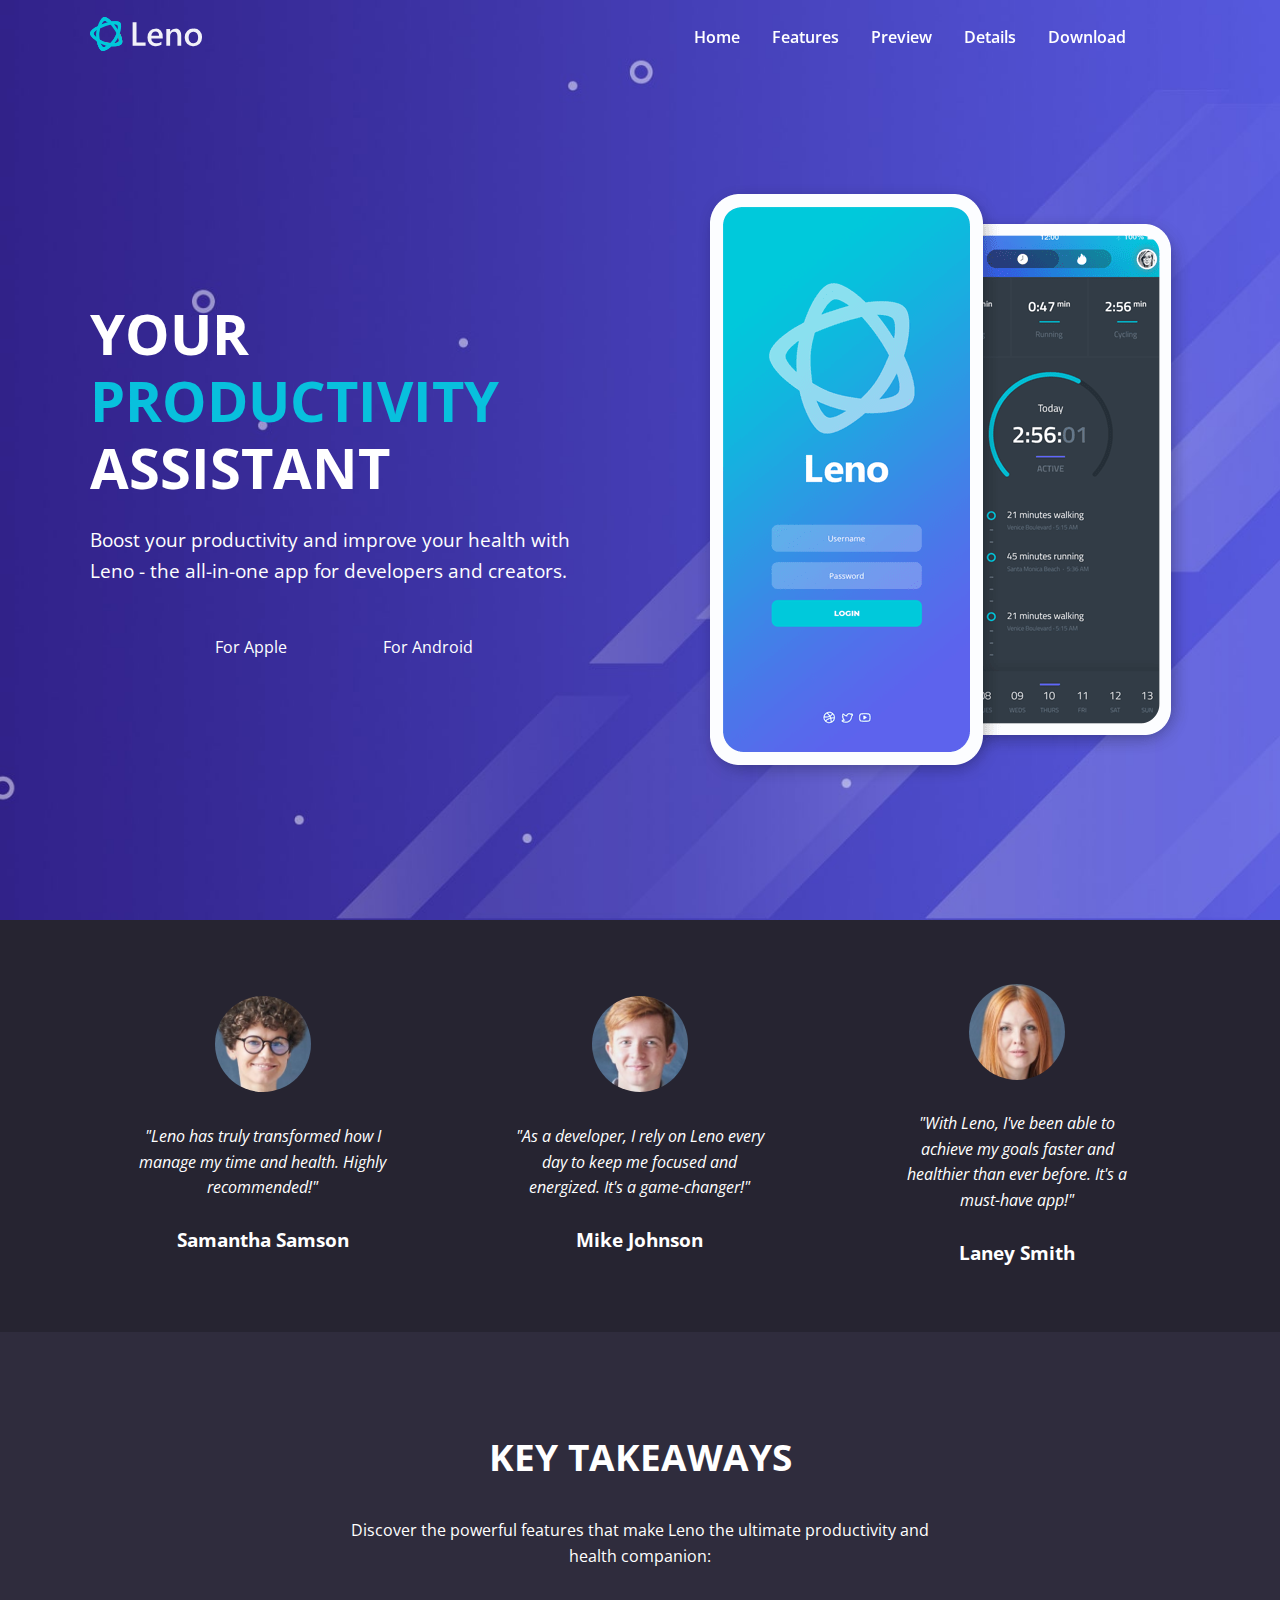
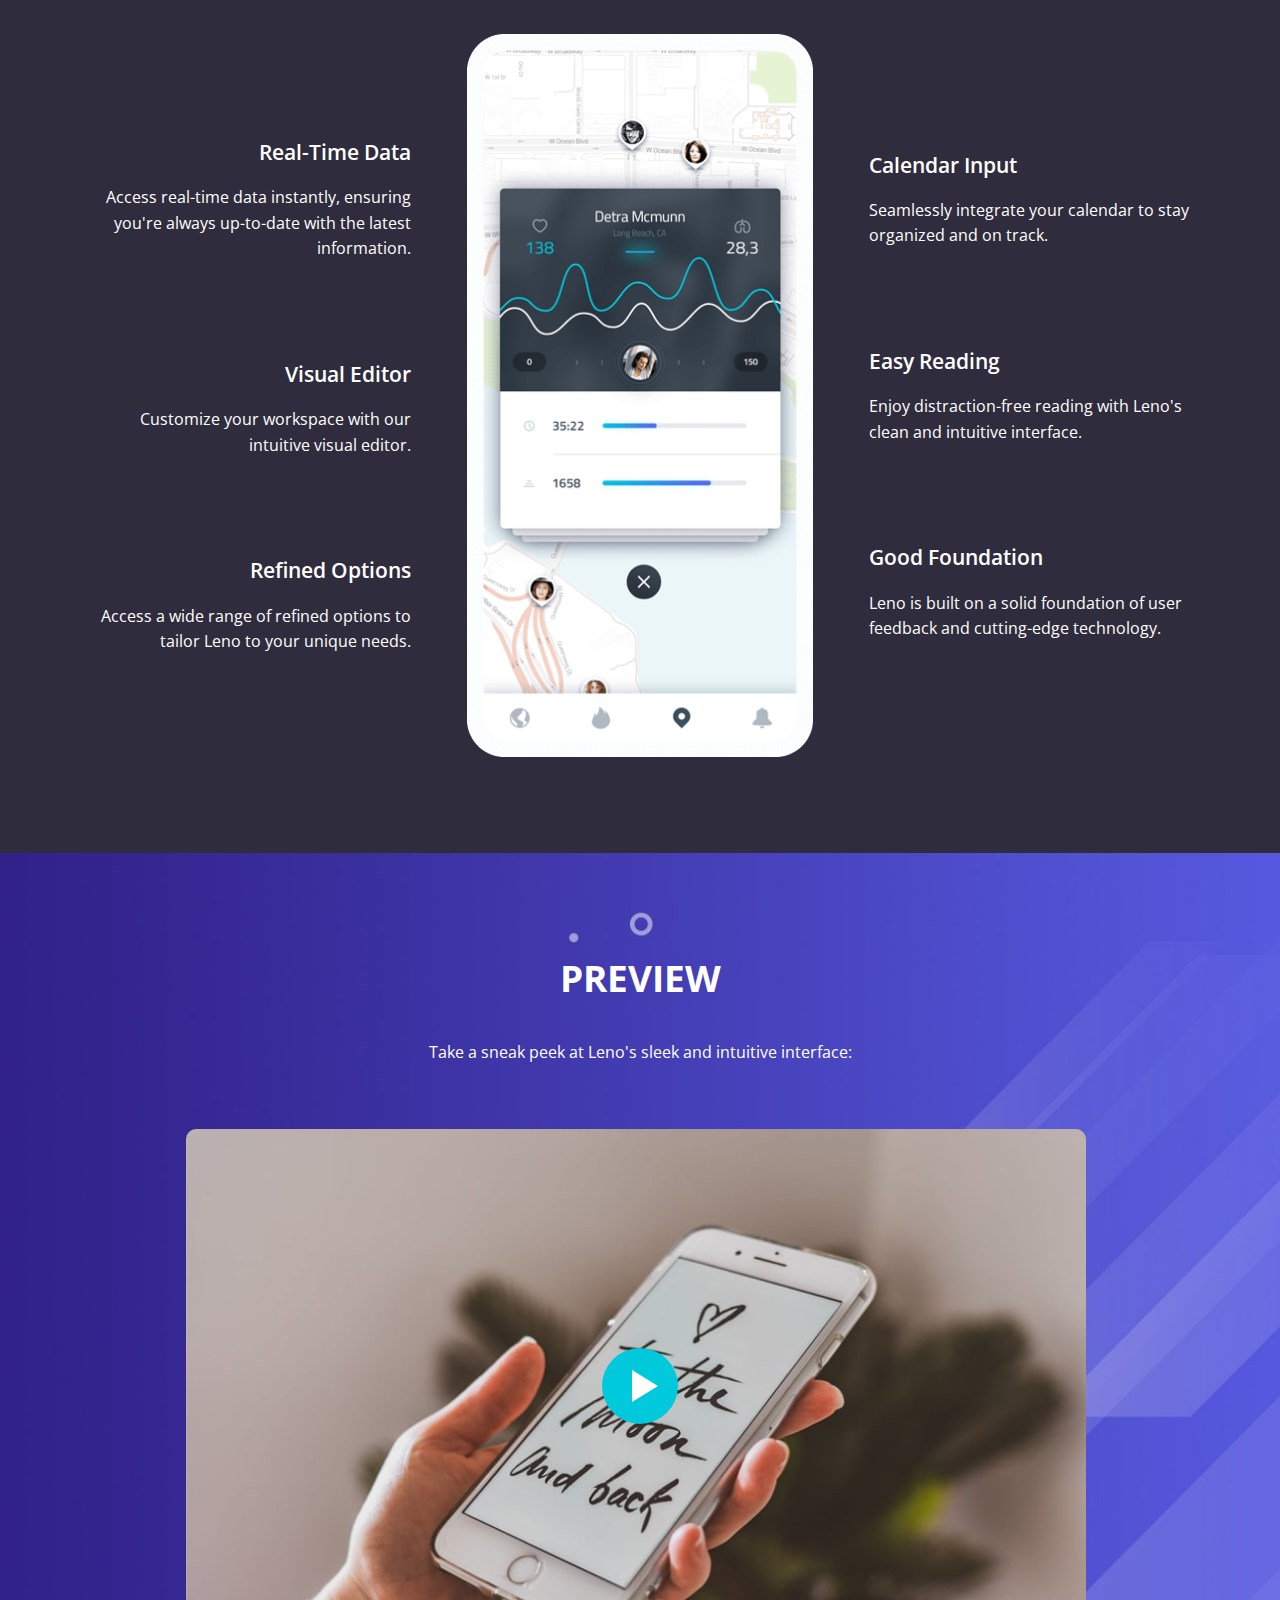
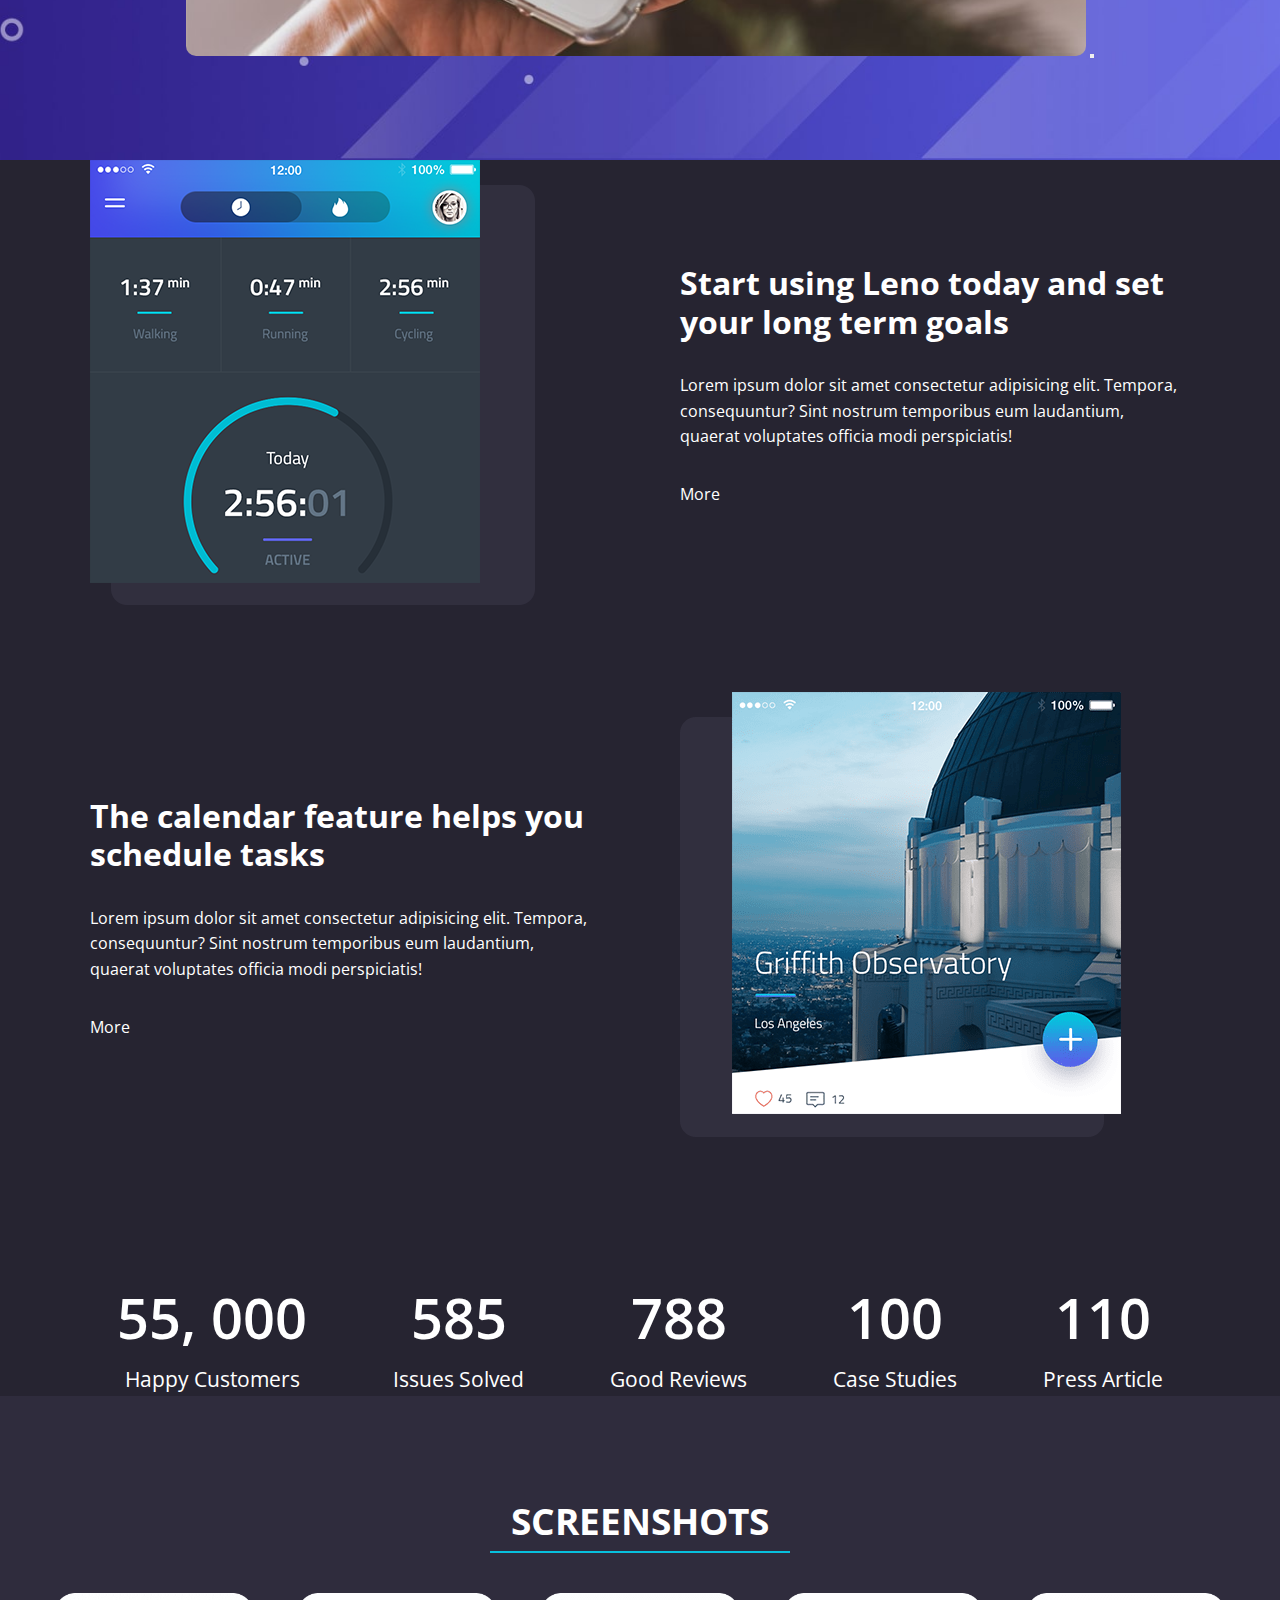
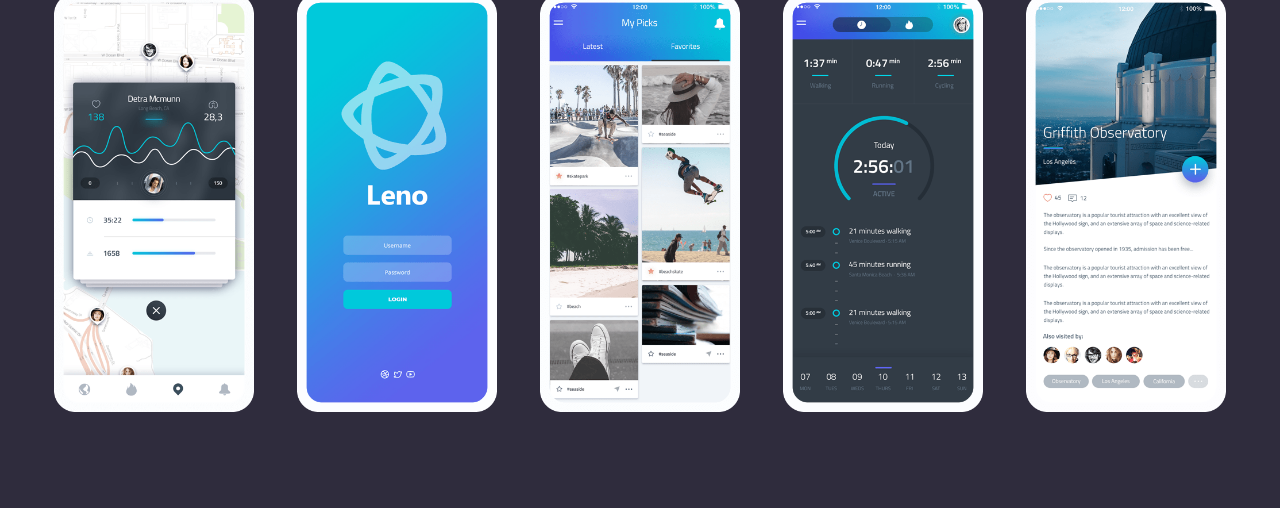
==== commit 7b61373b: "20 - Leno Website Project (BEM Methodology) - Part 2 - Screenshots Section" ====
--- a/index.html
+++ b/index.html
@@ -393,6 +393,22 @@
       </div>
     </section>
 
+    <!-- Screenshots -->
+    <section class="screenshots" id="screenshots">
+      <div class="screenshots__container container">
+        <div class="screenshots__content">
+          <h2 class="screenshots__title">Screenshots</h2>
+          <div class="screenshots__images">
+            <img src="./images/screenshot-1.png" alt="Screenshot" />
+            <img src="./images/screenshot-2.png" alt="Screenshot" />
+            <img src="./images/screenshot-3.png" alt="Screenshot" />
+            <img src="./images/screenshot-4.png" alt="Screenshot" />
+            <img src="./images/screenshot-5.png" alt="Screenshot" />
+          </div>
+        </div>
+      </div>
+    </section>
+
 
     <script src="./js/script.js"></script>
   </body>
--- a/css/styles.css
+++ b/css/styles.css
@@ -465,6 +465,38 @@
     font-weight: 400;
 }
 
+/* Screenshots */
+.screenshots {
+    padding: 6rem 2rem;
+    background: var(--tertiary-color);
+    text-align: center;
+}
+
+.screenshots__container {
+    max-width: 1200px;
+}
+
+.screenshots__title {
+    font-size: 2.3rem;
+    text-transform: uppercase;
+    border-bottom: 2px solid var(--primary-color);
+    width: 300px;
+    margin: 0 auto 2.5rem;
+}
+
+.screenshots__images {
+    display: flex;
+    justify-content: space-between;
+    gap: 1rem;
+    flex-wrap: wrap;
+}
+
+.screenshots__images img {
+    width: 100%;
+    max-width: 200px;
+    margin: 0 auto;
+}
+
 /* Media Queries */
 @media (max-width: 992px) {
     /* Hero */
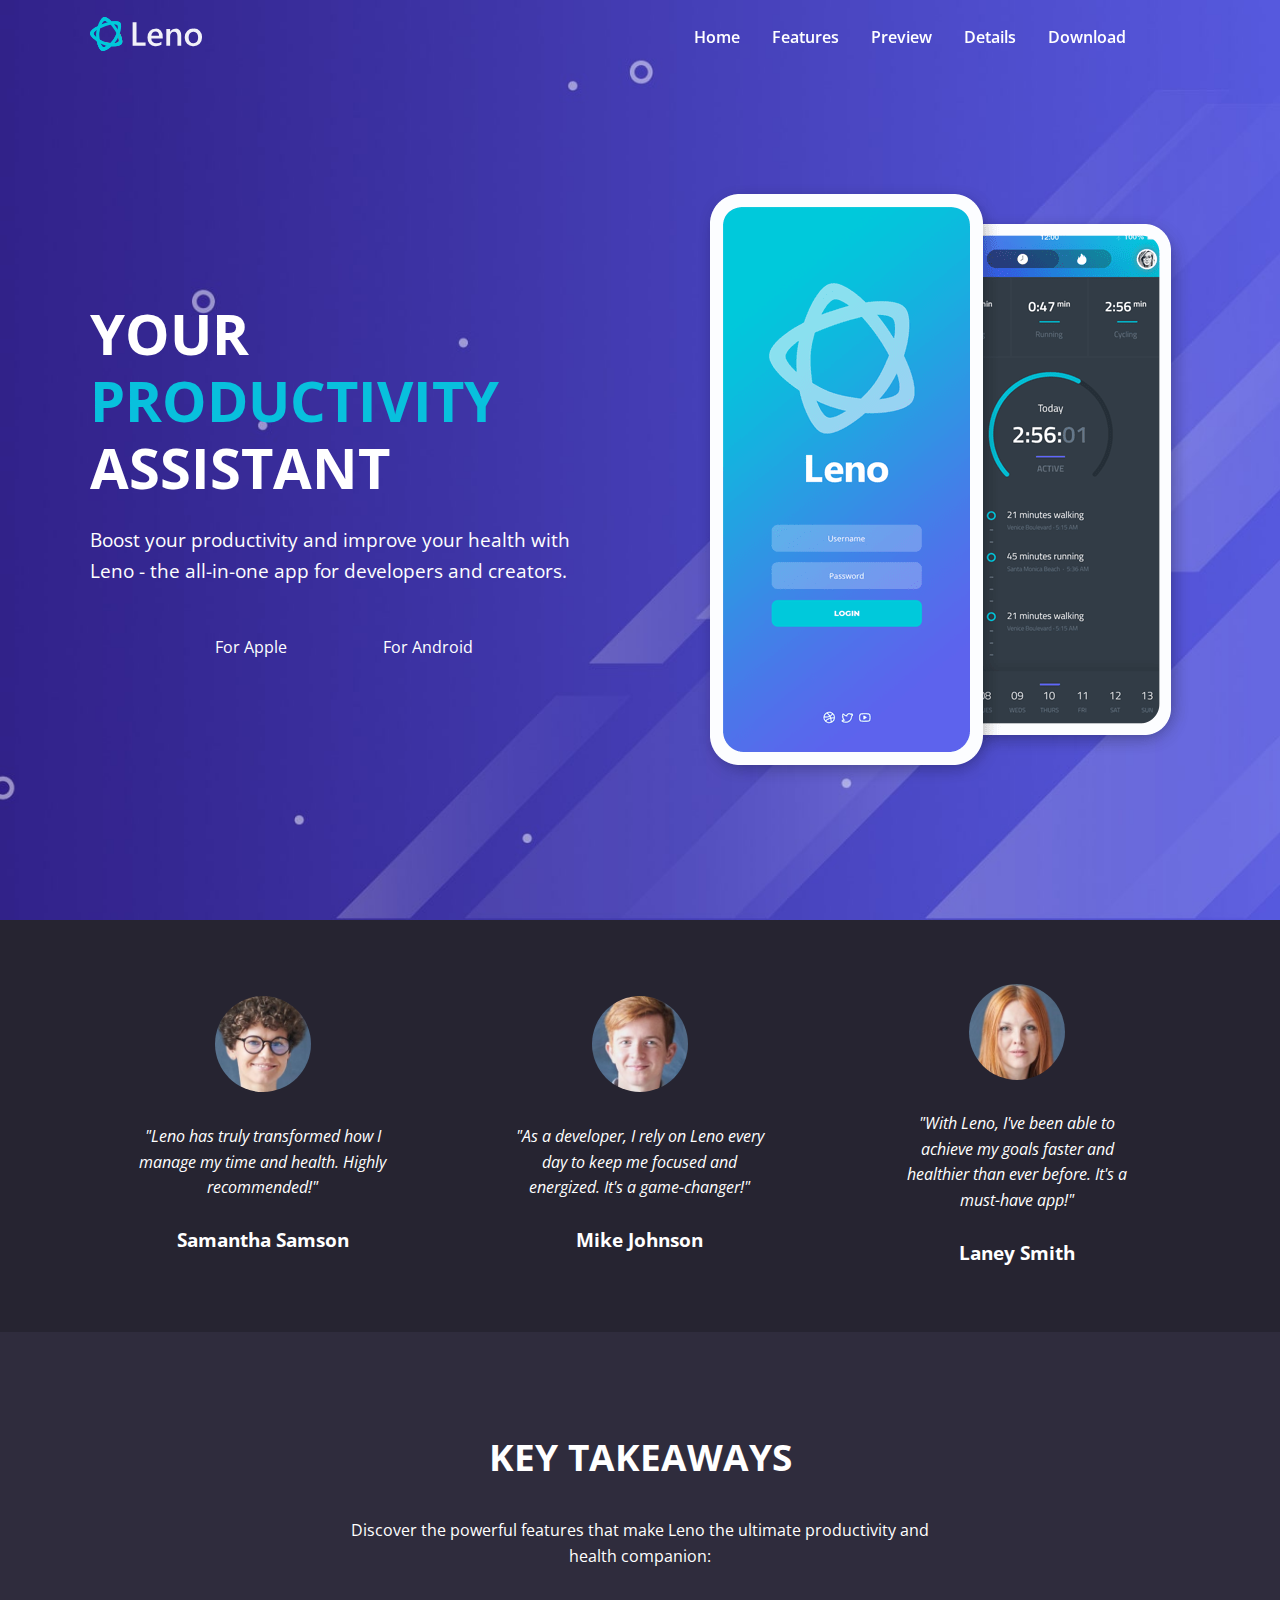
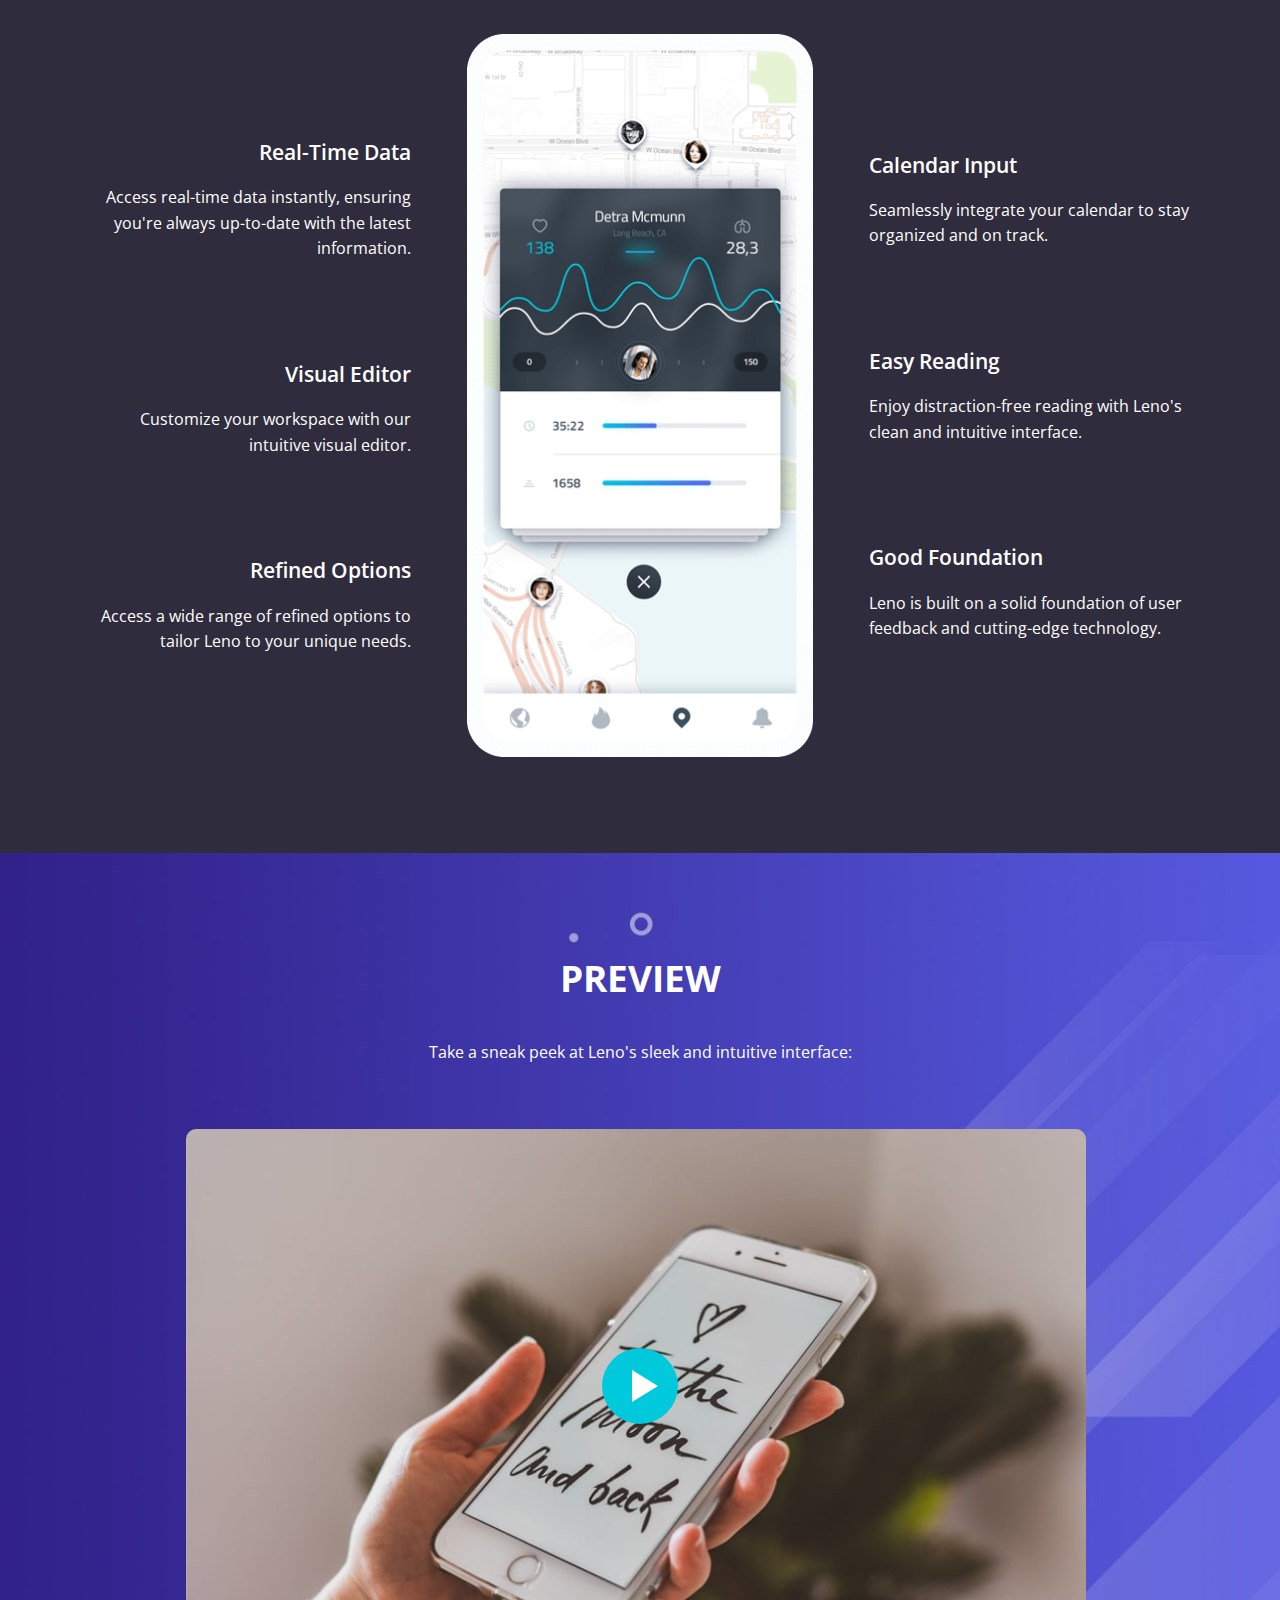
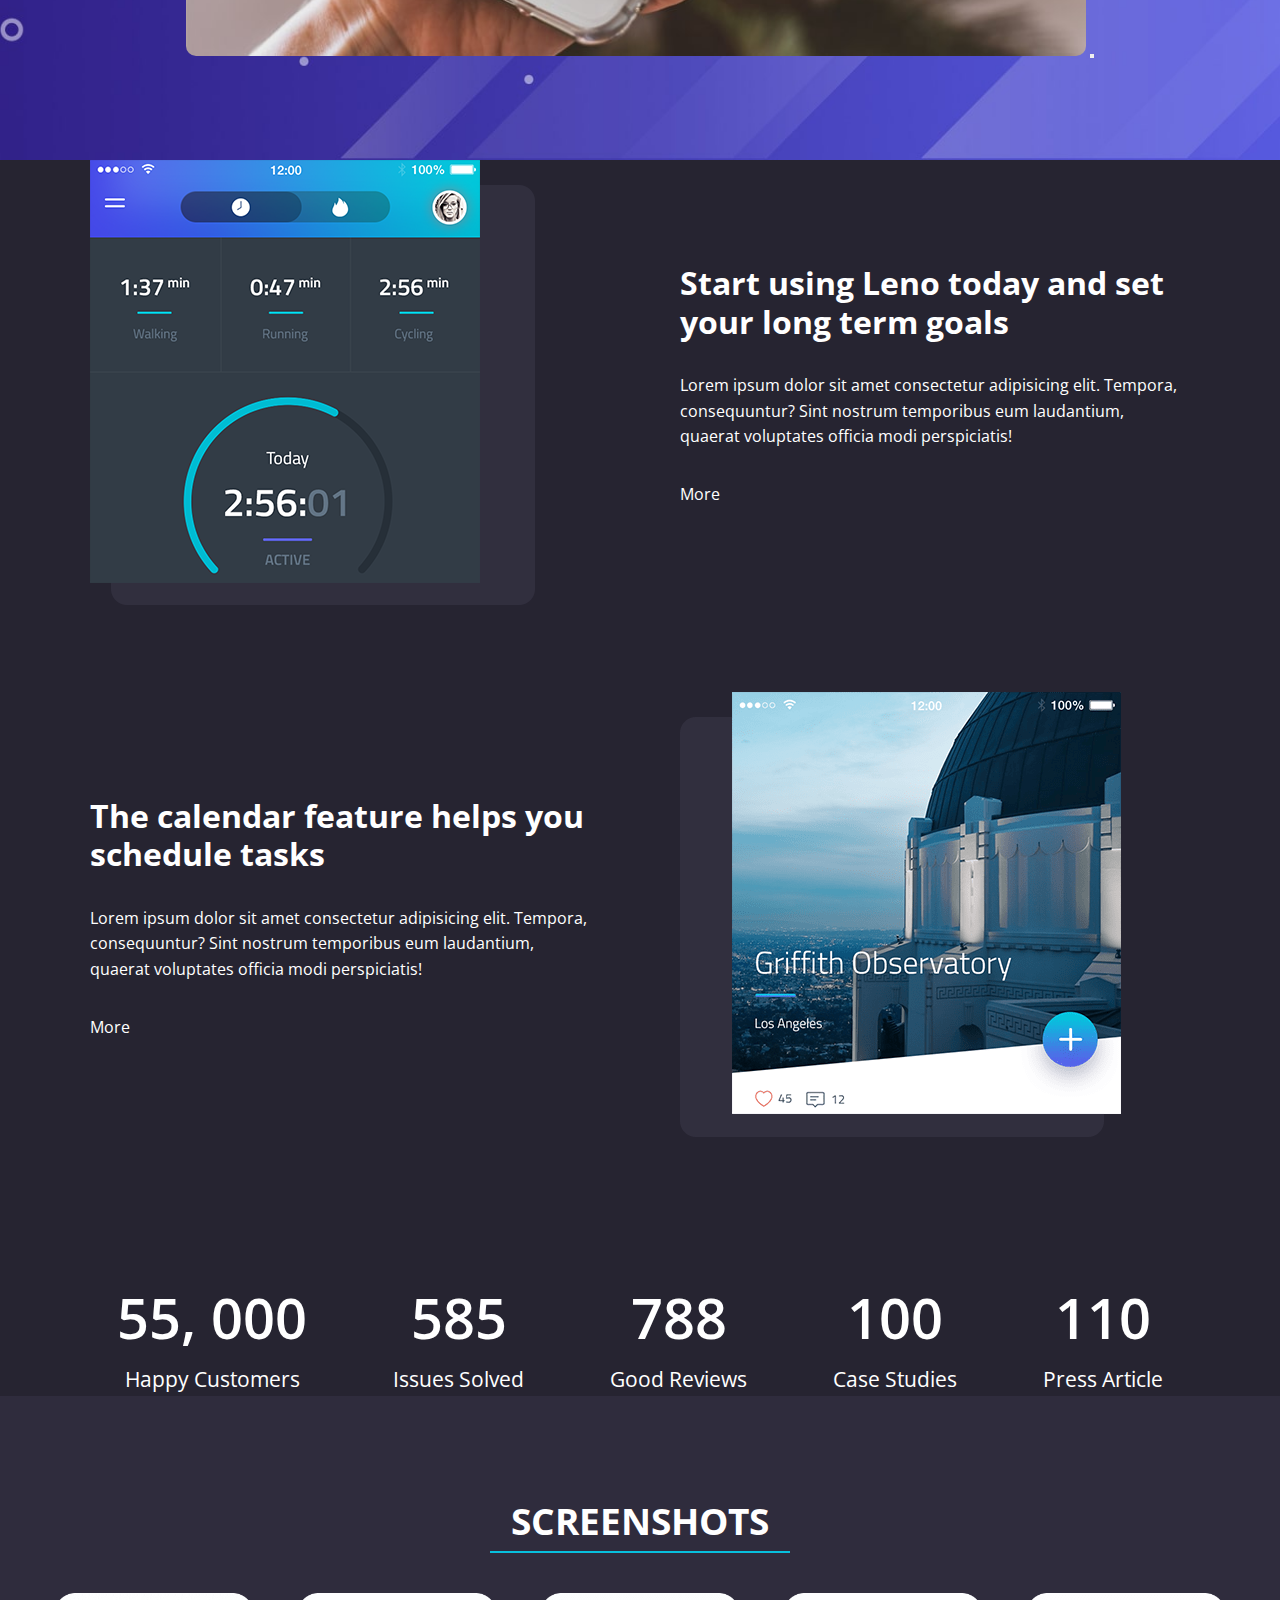
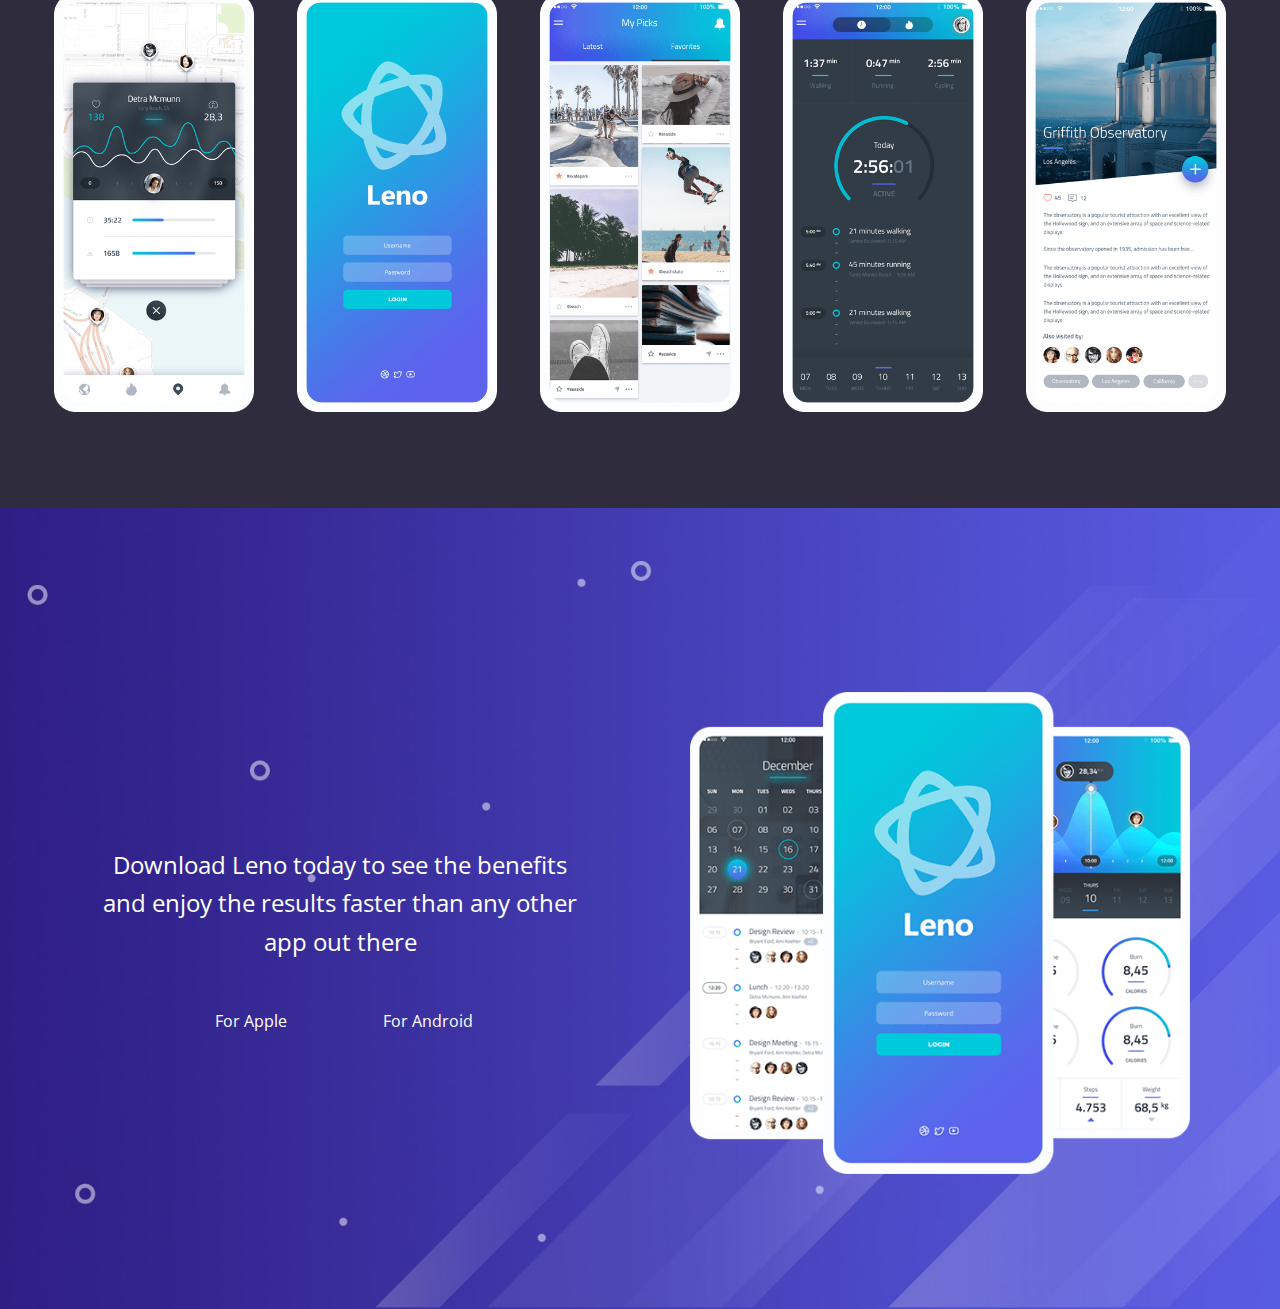
==== commit e22cc27d: "20 - Leno Website Project (BEM Methodology) - Part 2 - Download Section" ====
--- a/index.html
+++ b/index.html
@@ -409,6 +409,29 @@
       </div>
     </section>
 
+    <!-- Download -->
+    <section class="download" id="download">
+      <div class="download__container container">
+        <div class="download__content">
+          <p class="download__description">
+            Download Leno today to see the benefits and enjoy the results faster
+            than any other app out there
+          </p>
+          <div class="download__buttons">
+            <a href="details.html" class="download__button btn">
+              <i class="fa-brands fa-apple"></i> For Apple
+            </a>
+            <a href="details.html" class="download__button btn">
+              <i class="fa-brands fa-android"></i> For Android
+            </a>
+          </div>
+        </div>
+        <div class="download__image">
+          <img src="./images/download.png" alt="Download" />
+        </div>
+      </div>
+    </section>
+
 
     <script src="./js/script.js"></script>
   </body>
--- a/css/styles.css
+++ b/css/styles.css
@@ -497,6 +497,52 @@
     margin: 0 auto;
 }
 
+/* Download */
+.download {
+    background: #000 url("../images/download-background.jpg") center
+        center/cover no-repeat;
+    padding: 11.5rem 2rem 8rem;
+}
+
+.download__container {
+    display: flex;
+    justify-content: space-between;
+    align-items: center;
+    gap: 2rem;
+}
+
+.download__content {
+    max-width: 500px;
+}
+
+.download__description {
+    font-size: 1.5rem;
+    margin-top: 1.5rem;
+    line-height: 1.6;
+    text-align: center;
+}
+
+.download__image img {
+    width: 100%;
+    max-width: 500px;
+}
+
+.download__buttons {
+    display: flex;
+    align-items: center;
+    justify-content: center;
+    gap: 1.5rem;
+    margin-top: 2rem;
+}
+
+.download__button {
+    padding: 1rem 2rem;
+}
+
+.download__button i {
+    margin-right: 0.5rem;
+}
+
 /* Media Queries */
 @media (max-width: 992px) {
     /* Hero */
@@ -592,6 +638,25 @@
         gap: 2rem;
         margin-top: 4rem;
     }
+
+    /* Download */
+    .download {
+        padding-top: 10rem;
+        text-align: center;
+    }
+
+    .download__container {
+        flex-direction: column-reverse;
+    }
+
+    .download__buttons {
+        flex-direction: column;
+    }
+
+    .download__button {
+        width: 100%;
+        padding: 0.7rem;
+    }
 }
 
 @media (max-width: 768px) {
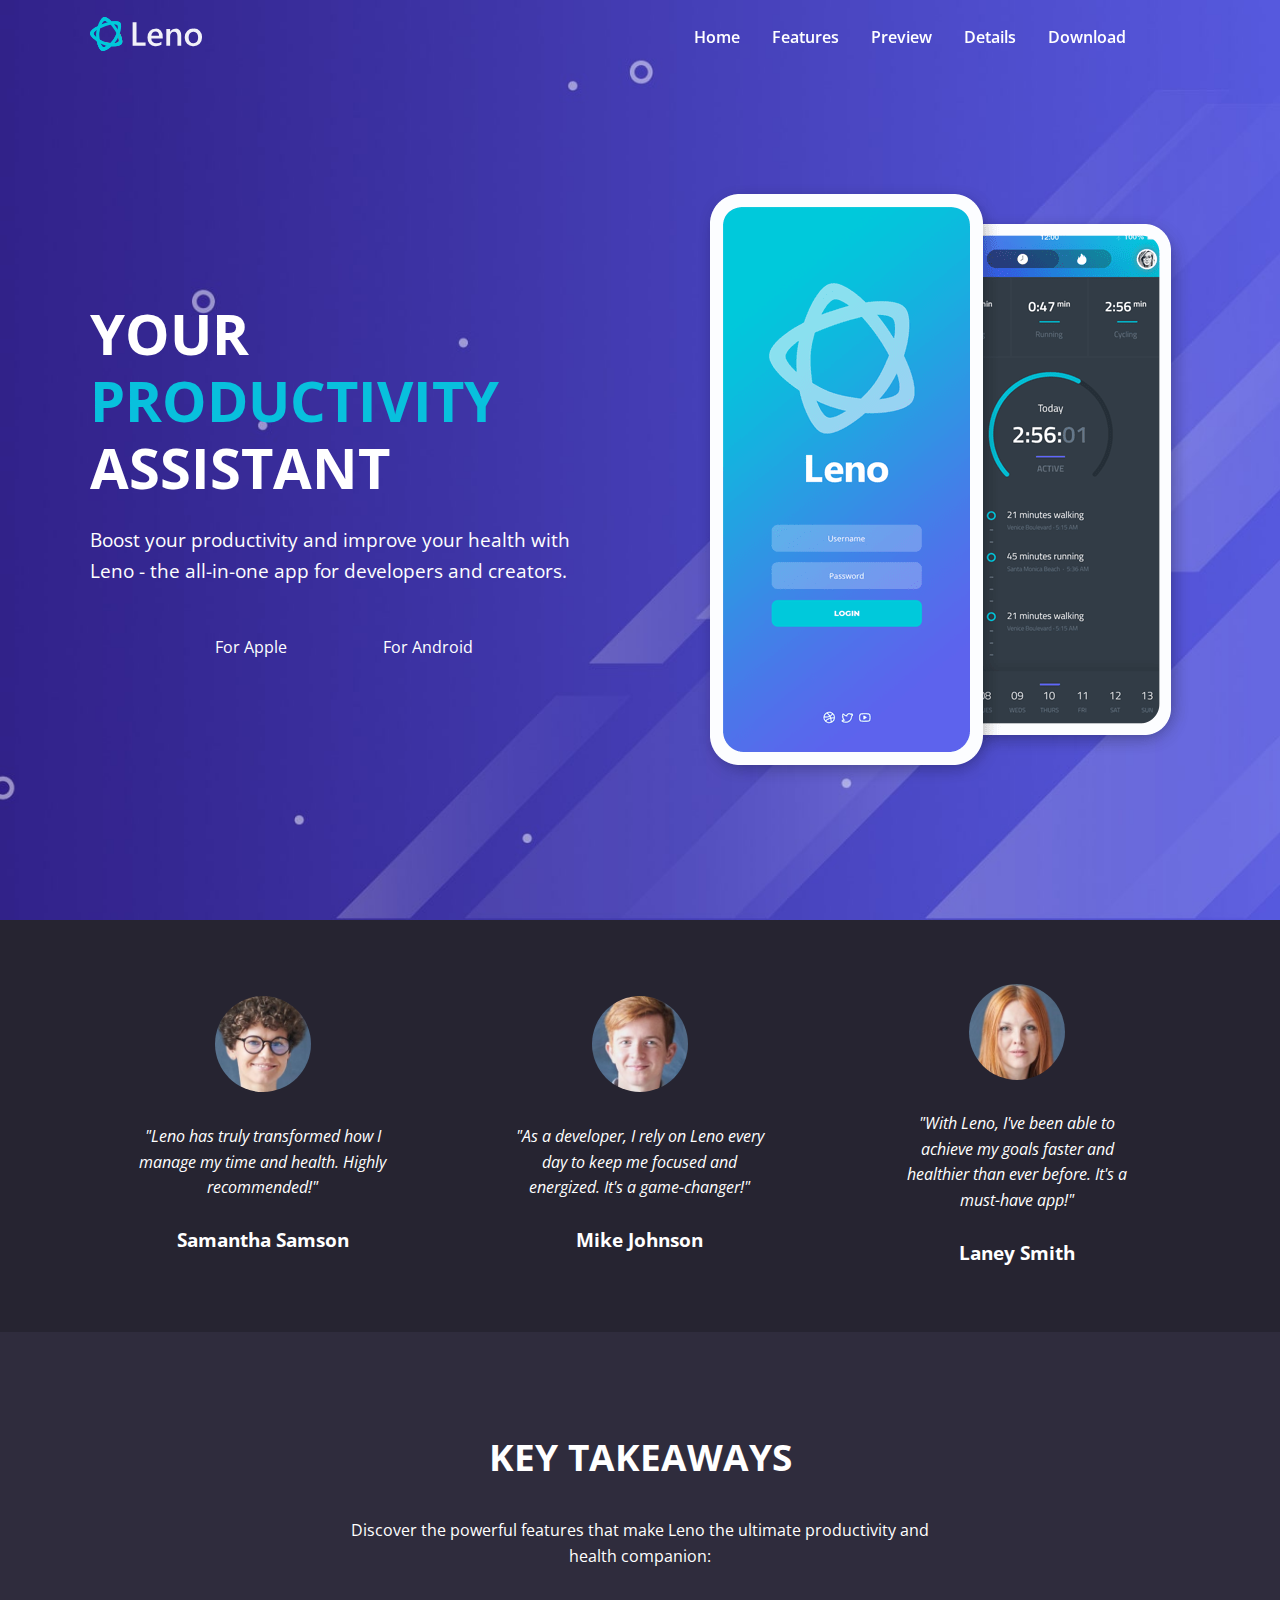
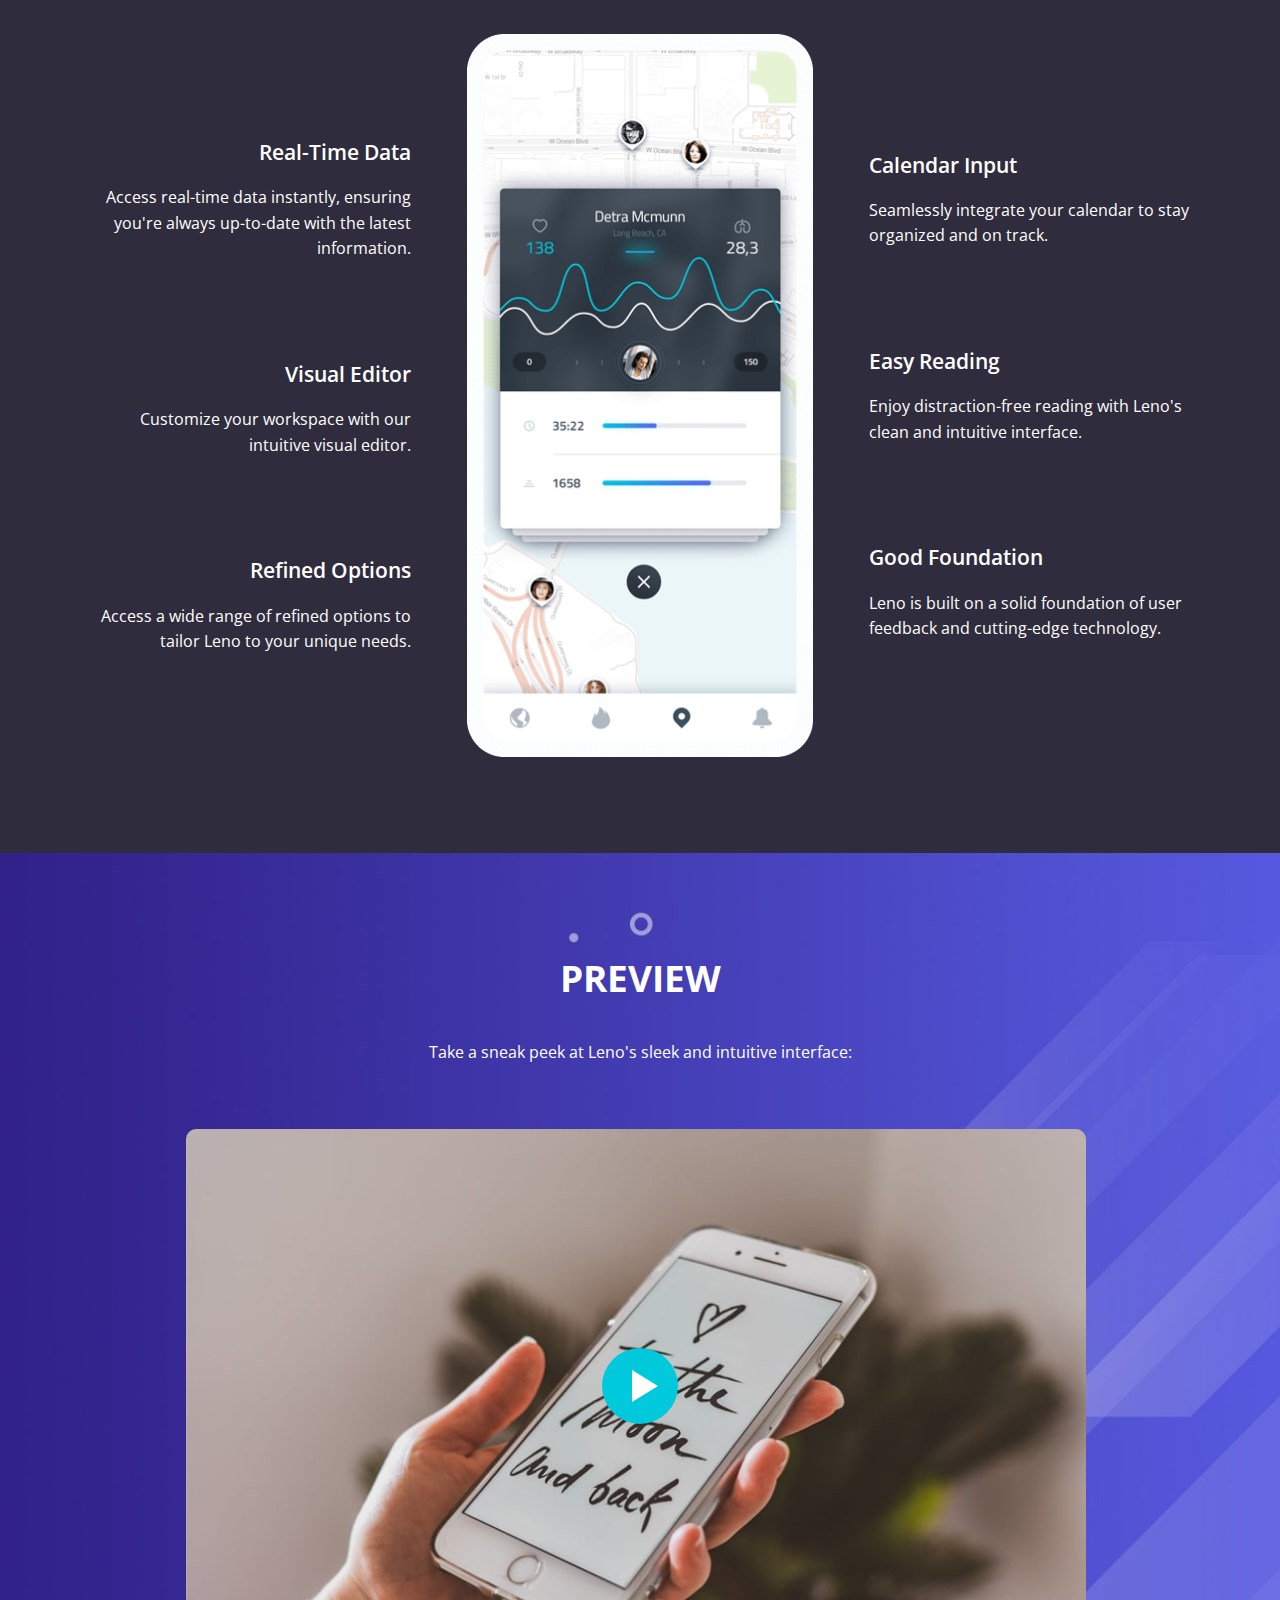
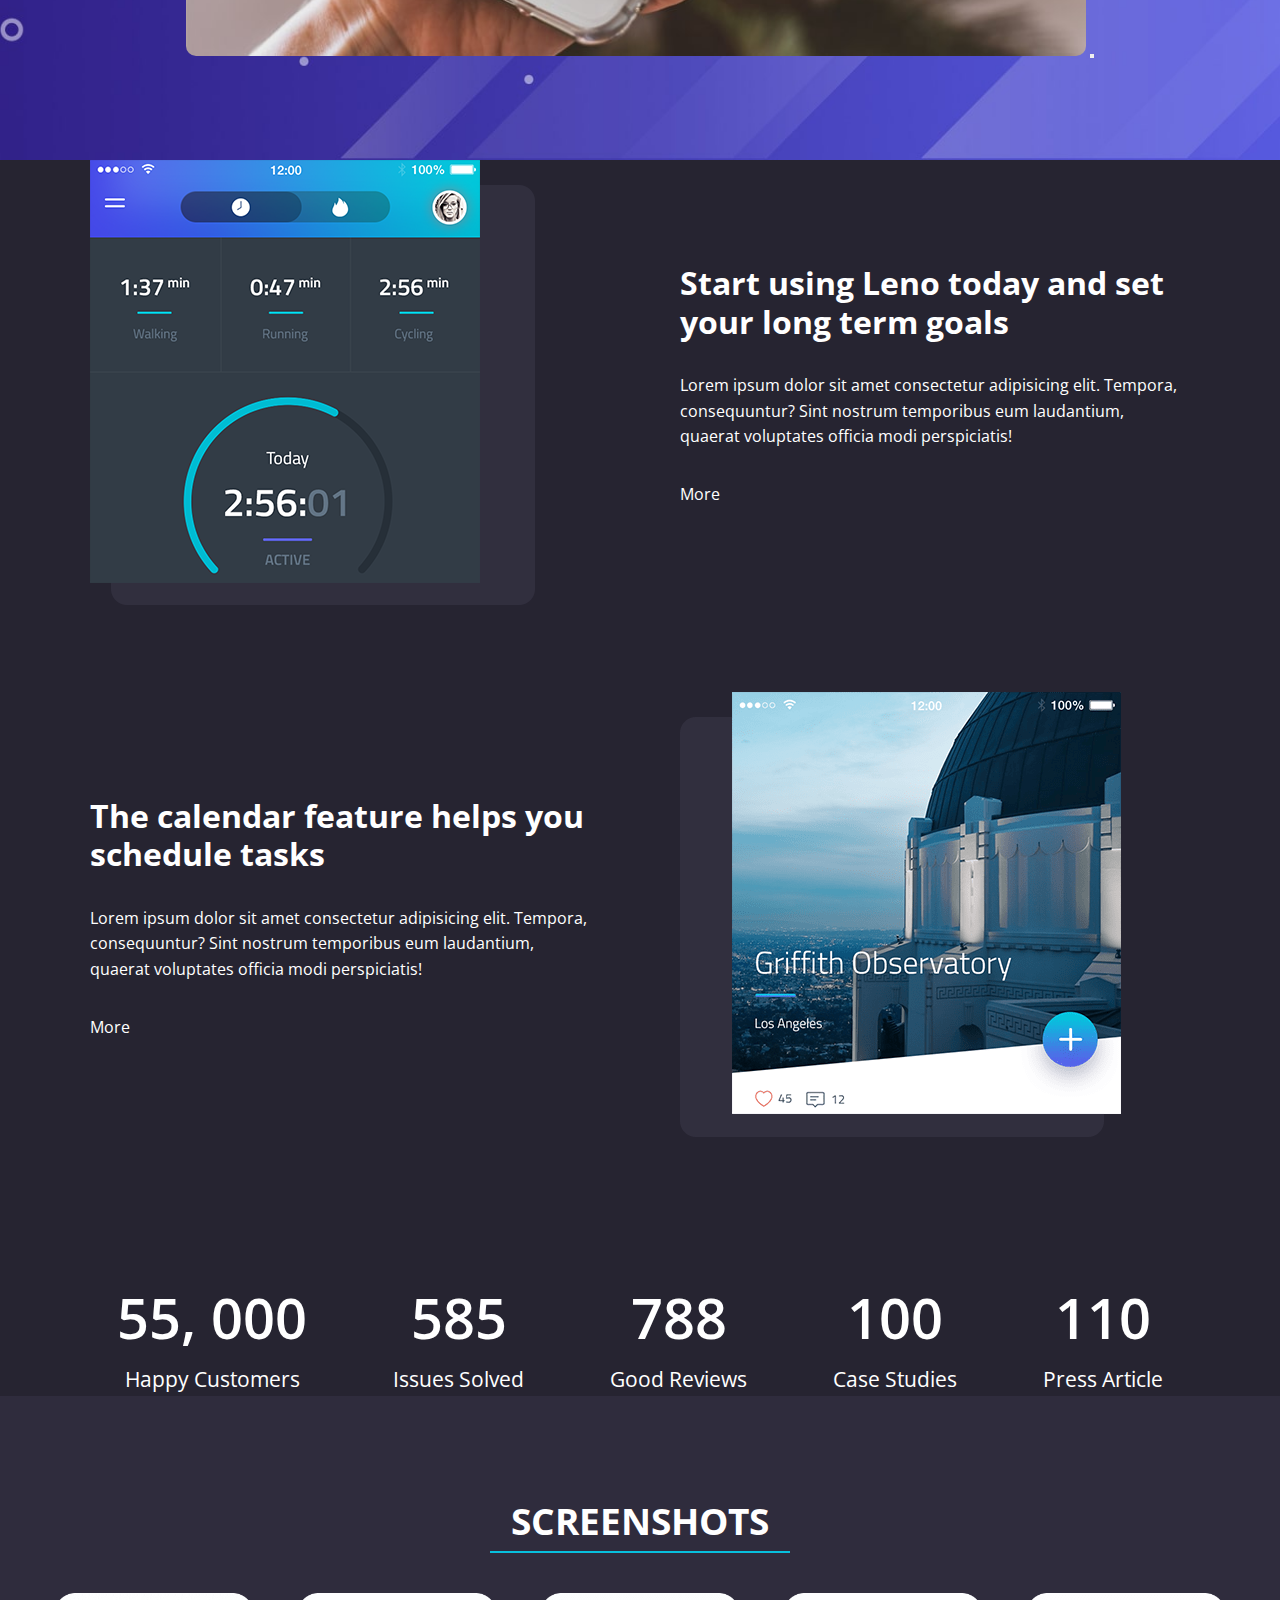
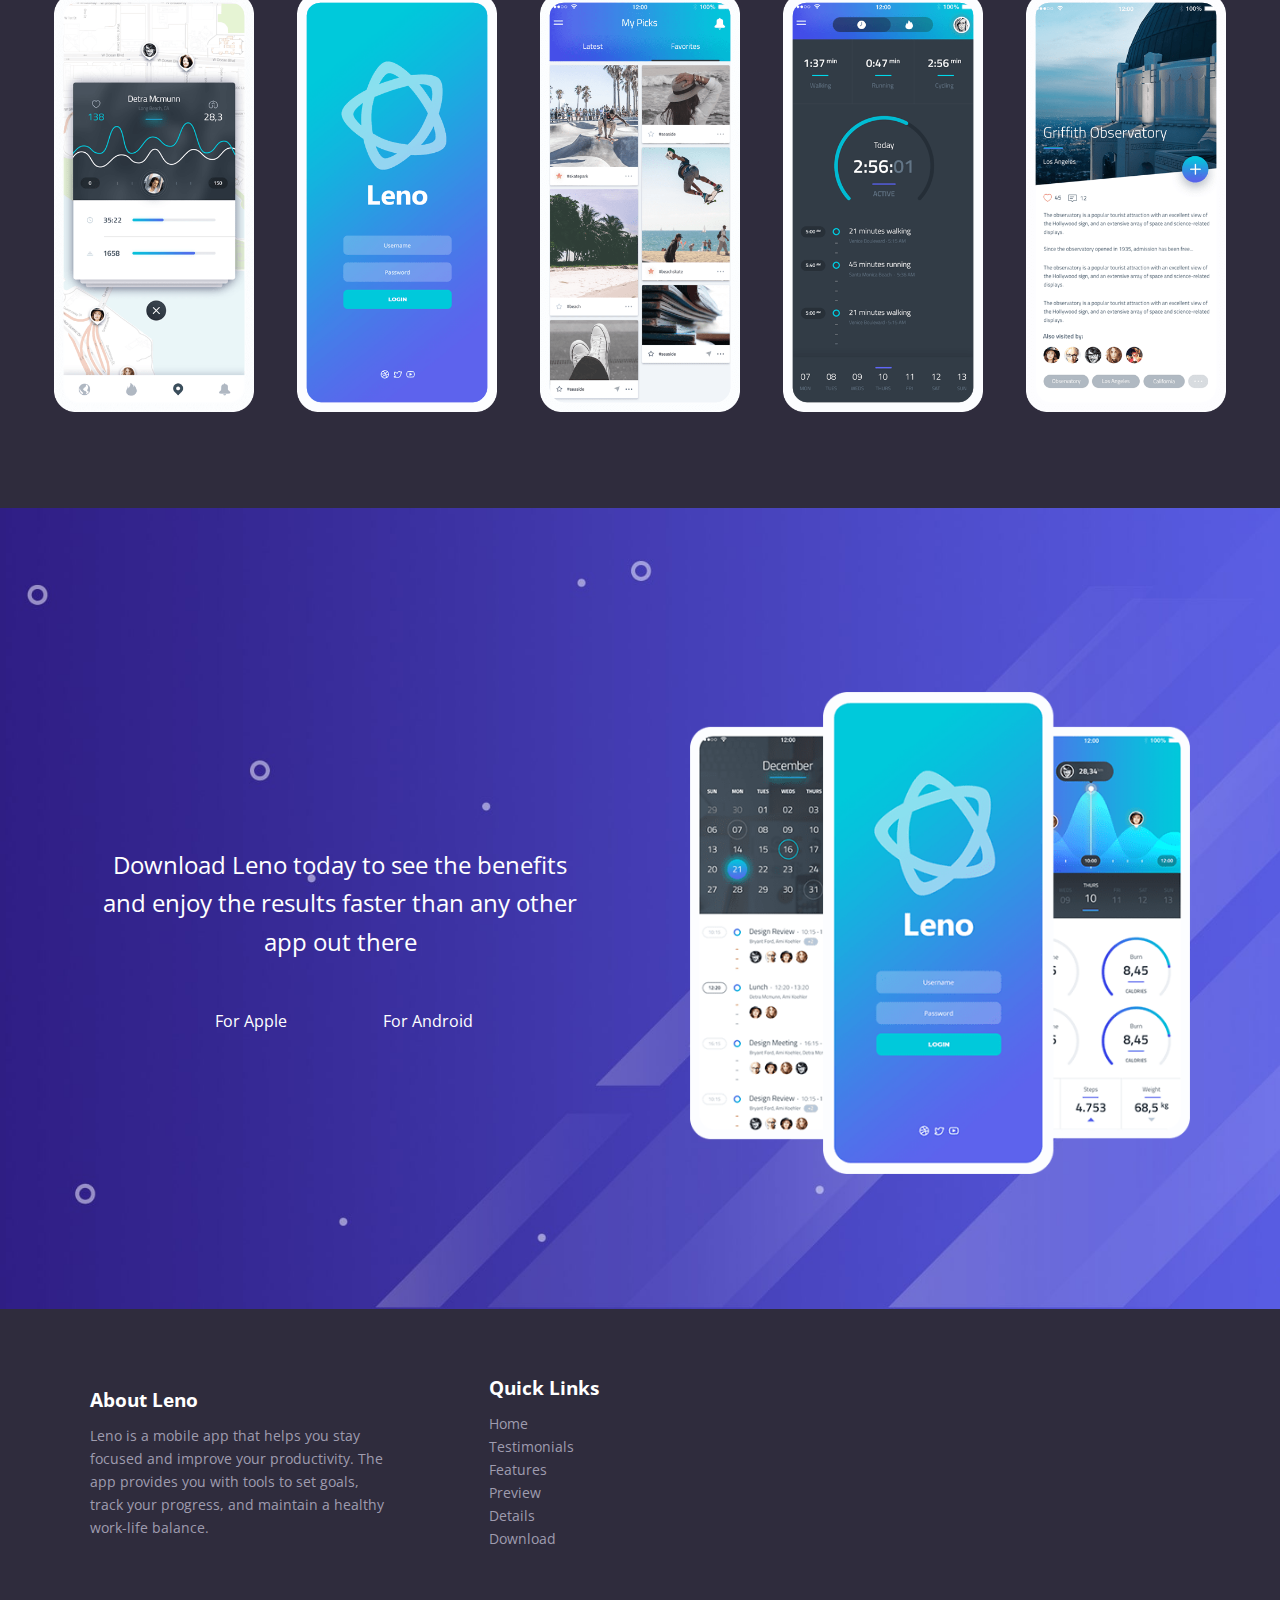
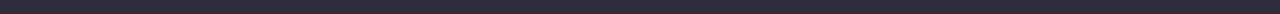
==== commit 20fd07c1: "20 - Leno Website Project (BEM Methodology) - Part 2 - Footer" ====
--- a/index.html
+++ b/index.html
@@ -432,7 +432,69 @@
       </div>
     </section>
 
-
+    <!-- Footer -->
+    <footer class="footer">
+      <div class="footer__container container">
+        <div class="footer__about">
+          <h4 class="footer__title">About Leno</h4>
+          <p class="footer__description">
+            Leno is a mobile app that helps you stay focused and improve your
+            productivity. The app provides you with tools to set goals, track
+            your progress, and maintain a healthy work-life balance.
+          </p>
+        </div>
+
+        <div class="footer__links">
+          <h4 class="footer__title">Quick Links</h4>
+          <ul class="footer__links-list">
+            <li class="footer__links-item">
+              <a href="index.html" class="footer__links-link"> Home </a>
+            </li>
+            <li class="footer__links-item">
+              <a href="index.html#testimonials" class="footer__links-link">
+                Testimonials
+              </a>
+            </li>
+            <li class="footer__links-item">
+              <a href="index.html#features" class="footer__links-link">
+                Features
+              </a>
+            </li>
+            <li class="footer__links-item">
+              <a href="index.html#preview" class="footer__links-link">
+                Preview
+              </a>
+            </li>
+            <li class="footer__links-item">
+              <a href="index.html#details" class="footer__links-link">
+                Details
+              </a>
+            </li>
+            <li class="footer__links-item">
+              <a href="index.html#download" class="footer__links-link">
+                Download
+              </a>
+            </li>
+          </ul>
+        </div>
+
+        <div class="footer__social">
+          <a href="#" class="footer__social-link">
+            <i class="fa-brands fa-facebook fa-3x"></i>
+          </a>
+          <a href="#" class="footer__social-link">
+            <i class="fa-brands fa-twitter fa-3x"></i>
+          </a>
+          <a href="#" class="footer__social-link">
+            <i class="fa-brands fa-instagram fa-3x"></i>
+          </a>
+          <a href="#" class="footer__social-link">
+            <i class="fa-brands fa-linkedin fa-3x"></i>
+          </a>
+        </div>
+      </div>
+    </footer>
+    
     <script src="./js/script.js"></script>
   </body>
 </html>
--- a/css/styles.css
+++ b/css/styles.css
@@ -543,6 +543,44 @@
     margin-right: 0.5rem;
 }
 
+/* Footer */
+.footer {
+    background: var(--tertiary-color);
+    color: #9f9caf;
+    padding: 4rem 2rem;
+    font-size: 0.9rem;
+}
+
+.footer__links-link,
+.footer__social-link {
+    color: #9f9caf;
+}
+
+.footer__links-link:hover,
+.footer__social-link:hover {
+    color: #fff;
+}
+
+.footer__container {
+    display: grid;
+    grid-template-columns: repeat(3, 1fr);
+    justify-content: space-between;
+    align-items: center;
+    gap: 6rem;
+}
+
+.footer__title {
+    font-size: 1.2rem;
+    color: #fff;
+    margin-bottom: 0.5rem;
+}
+
+.footer__social {
+    display: flex;
+    gap: 1.5rem;
+    justify-content: center;
+}
+
 /* Media Queries */
 @media (max-width: 992px) {
     /* Hero */
@@ -657,6 +695,18 @@
         width: 100%;
         padding: 0.7rem;
     }
+
+    /* Footer */
+    .footer {
+        font-size: 1rem;
+    }
+
+    .footer__container {
+        grid-template-columns: 1fr;
+        text-align: center;
+        gap: 3rem;
+        max-width: 600px;
+    }
 }
 
 @media (max-width: 768px) {
